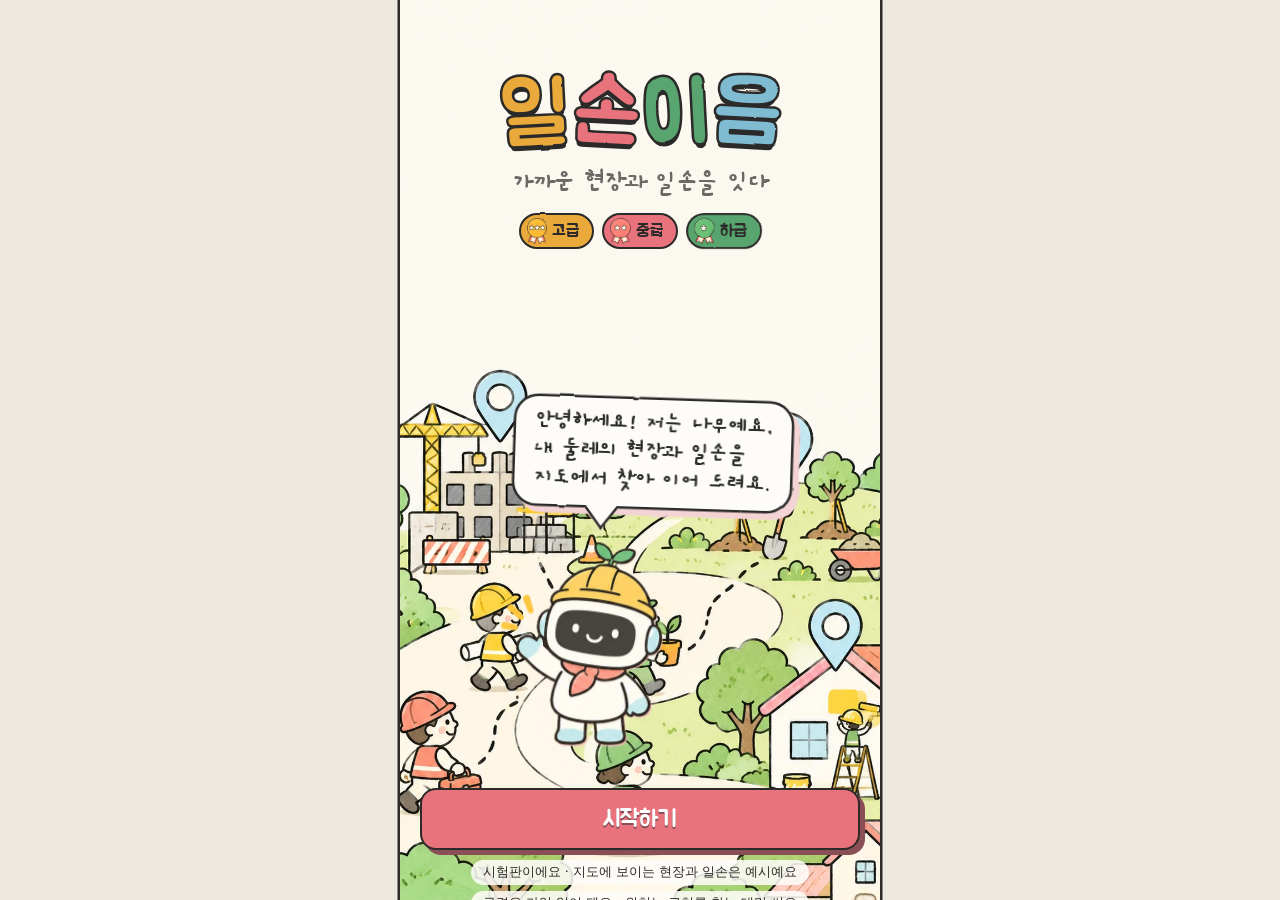
==== ilson-ieum/index.html @ 2a62df9f "일손이음 웹앱 추가 (ilson-ieum/), 받기 페이지 · 기획서에 웹으로 써 보기 단추 Co-Authored-By: Claude Fable 5.2 <noreply@anthro" ====
<!doctype html>
<html lang="ko">
  <head>
    <meta charset="UTF-8" />
    <meta name="viewport" content="width=device-width, initial-scale=1, viewport-fit=cover, maximum-scale=1" />
    <meta name="theme-color" content="#faf9f5" />
    <meta name="description" content="가까운 현장과 일할 사람을 지도 위에서 이어 주는 앱" />
    <link rel="icon" href="./art/pin-site.webp" type="image/webp" />
    <link rel="manifest" href="./manifest.webmanifest" />
    <meta name="mobile-web-app-capable" content="yes" />
    <meta name="apple-mobile-web-app-capable" content="yes" />
    <meta name="apple-mobile-web-app-title" content="일손이음" />
    <title>일손이음</title>
    <script type="module" crossorigin src="./assets/index-CsvIbrhG.js"></script>
    <link rel="stylesheet" crossorigin href="./assets/index-CgB8sxPU.css">
  </head>
  <body>
    <div id="root"></div>
  </body>
</html>
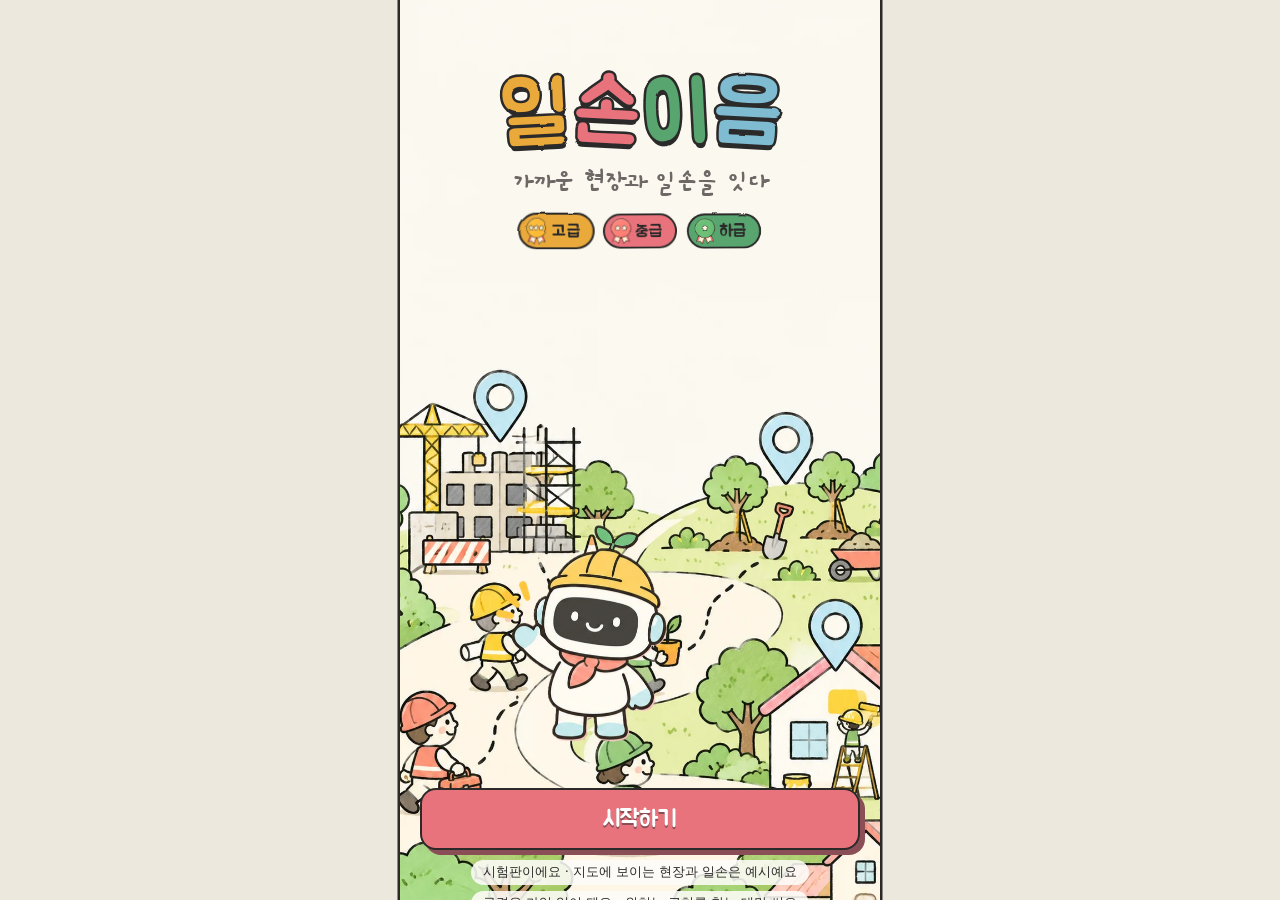
==== commit 75f9dc8d: "일손이음: 지도가 뜨는 동안 표시, 지도 서버가 답이 없으면 12초 뒤 목록만으로 Co-Authored-By: Claude Fable 5.2 <noreply@anthropic.co" ====
--- a/ilson-ieum/index.html
+++ b/ilson-ieum/index.html
@@ -11,8 +11,8 @@
     <meta name="apple-mobile-web-app-capable" content="yes" />
     <meta name="apple-mobile-web-app-title" content="일손이음" />
     <title>일손이음</title>
-    <script type="module" crossorigin src="./assets/index-CsvIbrhG.js"></script>
-    <link rel="stylesheet" crossorigin href="./assets/index-CgB8sxPU.css">
+    <script type="module" crossorigin src="./assets/index-Bh-CNByT.js"></script>
+    <link rel="stylesheet" crossorigin href="./assets/index-D5LEKPfN.css">
   </head>
   <body>
     <div id="root"></div>
--- a/ilson-ieum/assets/index-D5LEKPfN.css
+++ b/ilson-ieum/assets/index-D5LEKPfN.css
@@ -0,0 +1 @@
+@font-face{font-family:Jua;font-style:normal;font-display:swap;font-weight:400;src:url(./jua-2-400-normal-BKyyhivJ.woff2)format("woff2"),url(./jua-2-400-normal-BooYlCcg.woff)format("woff");unicode-range:U+D723-D728,U+D72A-D733,U+D735-D748,U+D74A-D74F,U+D752-D753,U+D755-D757,U+D75A-D75F,U+D762-D764,U+D766-D768,U+D76A-D76B,U+D76D-D76F,U+D771-D787,U+D789-D78B,U+D78D-D78F,U+D791-D797,U+D79A,U+D79C,U+D79E-D7A3,U+F900-F909,U+F90B-F92E}@font-face{font-family:Jua;font-style:normal;font-display:swap;font-weight:400;src:url(./jua-3-400-normal-DoDZfDfm.woff2)format("woff2"),url(./jua-3-400-normal-De5VWGoT.woff)format("woff");unicode-range:U+D679-D68B,U+D68E-D69E,U+D6A0,U+D6A2-D6A7,U+D6A9-D6C3,U+D6C6-D6C7,U+D6C9-D6CB,U+D6CD-D6D3,U+D6D5-D6D6,U+D6D8-D6E3,U+D6E5-D6E7,U+D6E9-D6FB,U+D6FD-D717,U+D719-D71F,U+D721-D722}@font-face{font-family:Jua;font-style:normal;font-display:swap;font-weight:400;src:url(./jua-4-400-normal-3XTqeRdq.woff2)format("woff2"),url(./jua-4-400-normal-DhmXVsS3.woff)format("woff");unicode-range:U+D5BC-D5C7,U+D5CA-D5CB,U+D5CD-D5CF,U+D5D1-D5D7,U+D5D9-D5DA,U+D5DC,U+D5DE-D5E3,U+D5E6-D5E7,U+D5E9-D5EB,U+D5ED-D5F6,U+D5F8,U+D5FA-D5FF,U+D602-D603,U+D605-D607,U+D609-D60F,U+D612-D613,U+D616-D61B,U+D61D-D637,U+D63A-D63B,U+D63D-D63F,U+D641-D647,U+D64A-D64C,U+D64E-D653,U+D656-D657,U+D659-D65B,U+D65D-D666,U+D668,U+D66A-D678}@font-face{font-family:Jua;font-style:normal;font-display:swap;font-weight:400;src:url(./jua-5-400-normal-DzTXNhbn.woff2)format("woff2"),url([data-uri])format("woff");unicode-range:U+D507,U+D509-D50B,U+D50D-D513,U+D515-D53B,U+D53E-D53F,U+D541-D543,U+D545-D54C,U+D54E,U+D550,U+D552-D557,U+D55A-D55B,U+D55D-D55F,U+D561-D564,U+D566-D567,U+D56A,U+D56C,U+D56E-D573,U+D576-D577,U+D579-D583,U+D585-D586,U+D58A-D5A4,U+D5A6-D5BB}@font-face{font-family:Jua;font-style:normal;font-display:swap;font-weight:400;src:url(./jua-6-400-normal-BsLrIKny.woff2)format("woff2"),url(./jua-6-400-normal--8HIsjc1.woff)format("woff");unicode-range:U+D464-D477,U+D47A-D47B,U+D47D-D47F,U+D481-D487,U+D489-D48A,U+D48C,U+D48E-D4E7,U+D4E9-D503,U+D505-D506}@font-face{font-family:Jua;font-style:normal;font-display:swap;font-weight:400;src:url(./jua-7-400-normal-DexeO29O.woff2)format("woff2"),url(./jua-7-400-normal-DX935-N3.woff)format("woff");unicode-range:U+D3BF-D3C7,U+D3CA-D3CF,U+D3D1-D3EB,U+D3EE-D3EF,U+D3F1-D3F3,U+D3F5-D3FB,U+D3FD-D400,U+D402-D45B,U+D45D-D463}@font-face{font-family:Jua;font-style:normal;font-display:swap;font-weight:400;src:url(./jua-8-400-normal-BHKsdCps.woff2)format("woff2"),url([data-uri])format("woff");unicode-range:U+D2FF,U+D302-D304,U+D306-D30B,U+D30F,U+D311-D313,U+D315-D31B,U+D31E,U+D322-D324,U+D326-D327,U+D32A-D32B,U+D32D-D32F,U+D331-D337,U+D339-D33C,U+D33E-D37B,U+D37E-D37F,U+D381-D383,U+D385-D38B,U+D38E-D390,U+D392-D397,U+D39A-D39B,U+D39D-D39F,U+D3A1-D3A7,U+D3A9-D3AA,U+D3AC,U+D3AE-D3B3,U+D3B5-D3B7,U+D3B9-D3BB,U+D3BD-D3BE}@font-face{font-family:Jua;font-style:normal;font-display:swap;font-weight:400;src:url(./jua-9-400-normal-Bcwq4Fkr.woff2)format("woff2"),url(./jua-9-400-normal-DHtZzmWr.woff)format("woff");unicode-range:U+D257-D27F,U+D281-D29B,U+D29D-D29F,U+D2A1-D2AB,U+D2AD-D2B7,U+D2BA-D2BB,U+D2BD-D2BF,U+D2C1-D2C7,U+D2C9-D2EF,U+D2F2-D2F3,U+D2F5-D2F7,U+D2F9-D2FE}@font-face{font-family:Jua;font-style:normal;font-display:swap;font-weight:400;src:url(./jua-10-400-normal-DqY2m03H.woff2)format("woff2"),url(./jua-10-400-normal-DXPR8Iwv.woff)format("woff");unicode-range:U+D1B4,U+D1B6-D1F3,U+D1F5-D22B,U+D22E-D22F,U+D231-D233,U+D235-D23B,U+D23D-D240,U+D242-D256}@font-face{font-family:Jua;font-style:normal;font-display:swap;font-weight:400;src:url(./jua-11-400-normal-IkWnFt3S.woff2)format("woff2"),url(./jua-11-400-normal-CEW1o5gx.woff)format("woff");unicode-range:U+D105-D12F,U+D132-D133,U+D135-D137,U+D139-D13F,U+D141-D142,U+D144,U+D146-D14B,U+D14E-D14F,U+D151-D153,U+D155-D15B,U+D15E-D187,U+D189-D19F,U+D1A2-D1A3,U+D1A5-D1A7,U+D1A9-D1AF,U+D1B2-D1B3}@font-face{font-family:Jua;font-style:normal;font-display:swap;font-weight:400;src:url(./jua-12-400-normal-C9mVr8md.woff2)format("woff2"),url([data-uri])format("woff");unicode-range:U+D04B-D04F,U+D051-D057,U+D059-D06B,U+D06D-D06F,U+D071-D073,U+D075-D07B,U+D07E-D0A3,U+D0A6-D0A7,U+D0A9-D0AB,U+D0AD-D0B3,U+D0B6,U+D0B8,U+D0BA-D0BF,U+D0C2-D0C3,U+D0C5-D0C7,U+D0C9-D0CF,U+D0D2,U+D0D6-D0DB,U+D0DE-D0DF,U+D0E1-D0E3,U+D0E5-D0EB,U+D0EE-D0F0,U+D0F2-D104}@font-face{font-family:Jua;font-style:normal;font-display:swap;font-weight:400;src:url(./jua-13-400-normal-BtuRFb4O.woff2)format("woff2"),url(./jua-13-400-normal-C89C60DH.woff)format("woff");unicode-range:U+CFA2-CFC3,U+CFC5-CFDF,U+CFE2-CFE3,U+CFE5-CFE7,U+CFE9-CFF4,U+CFF6-CFFB,U+CFFD-CFFF,U+D001-D003,U+D005-D017,U+D019-D033,U+D036-D037,U+D039-D03B,U+D03D-D04A}@font-face{font-family:Jua;font-style:normal;font-display:swap;font-weight:400;src:url(./jua-14-400-normal-DqKajrW5.woff2)format("woff2"),url(./jua-14-400-normal-DuO_Sx9t.woff)format("woff");unicode-range:U+CEF0-CEF3,U+CEF6,U+CEF9-CEFF,U+CF01-CF03,U+CF05-CF07,U+CF09-CF0F,U+CF11-CF12,U+CF14-CF1B,U+CF1D-CF1F,U+CF21-CF2F,U+CF31-CF53,U+CF56-CF57,U+CF59-CF5B,U+CF5D-CF63,U+CF66,U+CF68,U+CF6A-CF6F,U+CF71-CF84,U+CF86-CF8B,U+CF8D-CFA1}@font-face{font-family:Jua;font-style:normal;font-display:swap;font-weight:400;src:url(./jua-15-400-normal-CGSZ9zlH.woff2)format("woff2"),url([data-uri])format("woff");unicode-range:U+CE3C-CE57,U+CE5A-CE5B,U+CE5D-CE5F,U+CE61-CE67,U+CE6A,U+CE6C,U+CE6E-CE73,U+CE76-CE77,U+CE79-CE7B,U+CE7D-CE83,U+CE85-CE88,U+CE8A-CE8F,U+CE91-CE93,U+CE95-CE97,U+CE99-CE9F,U+CEA2,U+CEA4-CEAB,U+CEAD-CEE3,U+CEE6-CEE7,U+CEE9-CEEB,U+CEED-CEEF}@font-face{font-family:Jua;font-style:normal;font-display:swap;font-weight:400;src:url(./jua-16-400-normal-DTWln3D0.woff2)format("woff2"),url(./jua-16-400-normal-CcCdc3Ae.woff)format("woff");unicode-range:U+CD92-CD93,U+CD96-CD97,U+CD99-CD9B,U+CD9D-CDA3,U+CDA6-CDA8,U+CDAA-CDAF,U+CDB1-CDC3,U+CDC5-CDCB,U+CDCD-CDE7,U+CDE9-CE03,U+CE05-CE1F,U+CE22-CE34,U+CE36-CE3B}@font-face{font-family:Jua;font-style:normal;font-display:swap;font-weight:400;src:url(./jua-17-400-normal-B6OKyiO9.woff2)format("woff2"),url(./jua-17-400-normal-DlbE44n5.woff)format("woff");unicode-range:U+CCEF-CD07,U+CD0A-CD0B,U+CD0D-CD1A,U+CD1C,U+CD1E-CD2B,U+CD2D-CD5B,U+CD5D-CD77,U+CD79-CD91}@font-face{font-family:Jua;font-style:normal;font-display:swap;font-weight:400;src:url(./jua-18-400-normal-CAlbL00r.woff2)format("woff2"),url(./jua-18-400-normal-CQJmuziu.woff)format("woff");unicode-range:U+CC3F-CC43,U+CC46-CC47,U+CC49-CC4B,U+CC4D-CC53,U+CC55-CC58,U+CC5A-CC5F,U+CC61-CC97,U+CC9A-CC9B,U+CC9D-CC9F,U+CCA1-CCA7,U+CCAA,U+CCAC,U+CCAE-CCB3,U+CCB6-CCB7,U+CCB9-CCBB,U+CCBD-CCCF,U+CCD1-CCE3,U+CCE5-CCEE}@font-face{font-family:Jua;font-style:normal;font-display:swap;font-weight:400;src:url([data-uri])format("woff2"),url([data-uri])format("woff");unicode-range:U+CB91-CBD3,U+CBD5-CBE3,U+CBE5-CC0B,U+CC0E-CC0F,U+CC11-CC13,U+CC15-CC1B,U+CC1D-CC20,U+CC23-CC27,U+CC2A-CC2B,U+CC2D,U+CC2F,U+CC31-CC37,U+CC3A,U+CC3C}@font-face{font-family:Jua;font-style:normal;font-display:swap;font-weight:400;src:url(./jua-20-400-normal-D1ZcarTF.woff2)format("woff2"),url(./jua-20-400-normal-Bq9sRRL8.woff)format("woff");unicode-range:U+CAF4-CB47,U+CB4A-CB90}@font-face{font-family:Jua;font-style:normal;font-display:swap;font-weight:400;src:url(./jua-21-400-normal-CVhGndac.woff2)format("woff2"),url(./jua-21-400-normal-CCW2aKwz.woff)format("woff");unicode-range:U+CA4A-CA4B,U+CA4E-CA4F,U+CA51-CA53,U+CA55-CA5B,U+CA5D-CA60,U+CA62-CA83,U+CA85-CABB,U+CABE-CABF,U+CAC1-CAC3,U+CAC5-CACB,U+CACD-CAD0,U+CAD2,U+CAD4-CAD8,U+CADA-CAF3}@font-face{font-family:Jua;font-style:normal;font-display:swap;font-weight:400;src:url(./jua-22-400-normal-CtrWFYQm.woff2)format("woff2"),url(./jua-22-400-normal-XDgGrLrD.woff)format("woff");unicode-range:U+C996-C997,U+C99A-C99C,U+C99E-C9BF,U+C9C2-C9C3,U+C9C5-C9C7,U+C9C9-C9CF,U+C9D2,U+C9D4,U+C9D7-C9D8,U+C9DB,U+C9DE-C9DF,U+C9E1-C9E3,U+C9E5-C9E6,U+C9E8-C9EB,U+C9EE-C9F0,U+C9F2-C9F7,U+C9F9-CA0B,U+CA0D-CA28,U+CA2A-CA49}@font-face{font-family:Jua;font-style:normal;font-display:swap;font-weight:400;src:url(./jua-23-400-normal-BY_OQp2H.woff2)format("woff2"),url(./jua-23-400-normal-CS6VU3P-.woff)format("woff");unicode-range:U+C8E9-C8F4,U+C8F6-C8FB,U+C8FE-C8FF,U+C901-C903,U+C905-C90B,U+C90E-C910,U+C912-C917,U+C919-C92B,U+C92D-C94F,U+C951-C953,U+C955-C96B,U+C96D-C973,U+C975-C987,U+C98A-C98B,U+C98D-C98F,U+C991-C995}@font-face{font-family:Jua;font-style:normal;font-display:swap;font-weight:400;src:url(./jua-24-400-normal-BXWYHcQK.woff2)format("woff2"),url(./jua-24-400-normal-DGZZckv3.woff)format("woff");unicode-range:U+C841-C84B,U+C84D-C86F,U+C872-C873,U+C875-C877,U+C879-C87F,U+C882-C884,U+C887-C88A,U+C88D-C8C3,U+C8C5-C8DF,U+C8E1-C8E8}@font-face{font-family:Jua;font-style:normal;font-display:swap;font-weight:400;src:url(./jua-25-400-normal-AP8mwJ_U.woff2)format("woff2"),url(./jua-25-400-normal-CNvcE-6A.woff)format("woff");unicode-range:U+C779-C77B,U+C77E-C782,U+C786,U+C78B,U+C78D,U+C78F,U+C792-C793,U+C795,U+C797,U+C799-C79F,U+C7A2,U+C7A7-C7AB,U+C7AE-C7BB,U+C7BD-C7C0,U+C7C2-C7C7,U+C7C9-C7DC,U+C7DE-C7FF,U+C802-C803,U+C805-C807,U+C809,U+C80B-C80F,U+C812,U+C814,U+C817-C81B,U+C81E-C81F,U+C821-C823,U+C825-C82E,U+C830-C837,U+C839-C83B,U+C83D-C840}@font-face{font-family:Jua;font-style:normal;font-display:swap;font-weight:400;src:url(./jua-26-400-normal-D_9-XztK.woff2)format("woff2"),url(./jua-26-400-normal-DDADrV0C.woff)format("woff");unicode-range:U+C6BB-C6BF,U+C6C2,U+C6C4,U+C6C6-C6CB,U+C6CE-C6CF,U+C6D1-C6D3,U+C6D5-C6DB,U+C6DD-C6DF,U+C6E1-C6E7,U+C6E9-C6EB,U+C6ED-C6EF,U+C6F1-C6F8,U+C6FA-C703,U+C705-C707,U+C709-C70B,U+C70D-C716,U+C718,U+C71A-C71F,U+C722-C723,U+C725-C727,U+C729-C734,U+C736-C73B,U+C73E-C73F,U+C741-C743,U+C745-C74B,U+C74E-C750,U+C752-C757,U+C759-C773,U+C776-C777}@font-face{font-family:Jua;font-style:normal;font-display:swap;font-weight:400;src:url(./jua-27-400-normal-CQ75bXdg.woff2)format("woff2"),url(./jua-27-400-normal-Bish-_3G.woff)format("woff");unicode-range:U+C5F5-C5FB,U+C5FE,U+C602-C605,U+C607,U+C609-C60F,U+C611-C61A,U+C61C-C623,U+C626-C627,U+C629-C62B,U+C62D,U+C62F-C632,U+C636,U+C638,U+C63A-C63F,U+C642-C643,U+C645-C647,U+C649-C652,U+C656-C65B,U+C65D-C65F,U+C661-C663,U+C665-C677,U+C679-C67B,U+C67D-C693,U+C696-C697,U+C699-C69B,U+C69D-C6A3,U+C6A6,U+C6A8,U+C6AA-C6AF,U+C6B2-C6B3,U+C6B5-C6B7,U+C6B9-C6BA}@font-face{font-family:Jua;font-style:normal;font-display:swap;font-weight:400;src:url(./jua-28-400-normal-DmXUqpHq.woff2)format("woff2"),url(./jua-28-400-normal-BKwKHD8N.woff)format("woff");unicode-range:U+C517-C527,U+C52A-C52B,U+C52D-C52F,U+C531-C538,U+C53A,U+C53C,U+C53E-C543,U+C546-C547,U+C54B,U+C54D-C552,U+C556,U+C55A-C55B,U+C55D,U+C55F,U+C562-C563,U+C565-C567,U+C569-C56F,U+C572,U+C574,U+C576-C57B,U+C57E-C57F,U+C581-C583,U+C585-C586,U+C588-C58B,U+C58E,U+C590,U+C592-C596,U+C599-C5B3,U+C5B6-C5B7,U+C5BA,U+C5BE-C5C3,U+C5CA-C5CB,U+C5CD,U+C5CF,U+C5D2-C5D3,U+C5D5-C5D7,U+C5D9-C5DF,U+C5E1-C5E2,U+C5E4,U+C5E6-C5EB,U+C5EF,U+C5F1-C5F3}@font-face{font-family:Jua;font-style:normal;font-display:swap;font-weight:400;src:url(./jua-29-400-normal-DRrHVCxB.woff2)format("woff2"),url(./jua-29-400-normal-DZTDcSbo.woff)format("woff");unicode-range:U+C475-C4EF,U+C4F2-C4F3,U+C4F5-C4F7,U+C4F9-C4FF,U+C502-C50B,U+C50D-C516}@font-face{font-family:Jua;font-style:normal;font-display:swap;font-weight:400;src:url(./jua-30-400-normal-BsIOP5Yg.woff2)format("woff2"),url(./jua-30-400-normal-zNbkgp8N.woff)format("woff");unicode-range:U+C3D0-C3D7,U+C3DA-C3DB,U+C3DD-C3DE,U+C3E1-C3EC,U+C3EE-C3F3,U+C3F5-C42B,U+C42D-C463,U+C466-C474}@font-face{font-family:Jua;font-style:normal;font-display:swap;font-weight:400;src:url([data-uri])format("woff2"),url([data-uri])format("woff");unicode-range:U+C32B-C367,U+C36A-C36B,U+C36D-C36F,U+C371-C377,U+C37A-C37B,U+C37E-C383,U+C385-C387,U+C389-C3CF}@font-face{font-family:Jua;font-style:normal;font-display:swap;font-weight:400;src:url(./jua-32-400-normal-5Vxy14KJ.woff2)format("woff2"),url(./jua-32-400-normal-BfD7oKoy.woff)format("woff");unicode-range:U+C26A-C26B,U+C26D-C26F,U+C271-C273,U+C275-C27B,U+C27E-C287,U+C289-C28F,U+C291-C297,U+C299-C29A,U+C29C-C2A3,U+C2A5-C2A7,U+C2A9-C2AB,U+C2AD-C2B3,U+C2B6,U+C2B8,U+C2BA-C2BB,U+C2BD-C2DB,U+C2DE-C2DF,U+C2E1-C2E2,U+C2E5-C2EA,U+C2EE,U+C2F0,U+C2F2-C2F5,U+C2F7,U+C2FA-C2FB,U+C2FD-C2FF,U+C301-C307,U+C309-C30C,U+C30E-C312,U+C315-C323,U+C325-C328,U+C32A}@font-face{font-family:Jua;font-style:normal;font-display:swap;font-weight:400;src:url(./jua-33-400-normal-q4tetTrQ.woff2)format("woff2"),url(./jua-33-400-normal-D7O-agSW.woff)format("woff");unicode-range:U+C1BC-C1C3,U+C1C5-C1DF,U+C1E1-C1FB,U+C1FD-C203,U+C205-C20C,U+C20E,U+C210-C217,U+C21A-C21B,U+C21D-C21E,U+C221-C227,U+C229-C22A,U+C22C,U+C22E,U+C230,U+C233-C24F,U+C251-C257,U+C259-C269}@font-face{font-family:Jua;font-style:normal;font-display:swap;font-weight:400;src:url(./jua-34-400-normal-B1Do_GDL.woff2)format("woff2"),url(./jua-34-400-normal-BWXolFEP.woff)format("woff");unicode-range:U+C101-C11B,U+C11F,U+C121-C123,U+C125-C12B,U+C12E,U+C132-C137,U+C13A-C13B,U+C13D-C13F,U+C141-C147,U+C14A,U+C14C-C153,U+C155-C157,U+C159-C15B,U+C15D-C166,U+C169-C16F,U+C171-C177,U+C179-C18B,U+C18E-C18F,U+C191-C193,U+C195-C19B,U+C19D-C19E,U+C1A0,U+C1A2-C1A4,U+C1A6-C1BB}@font-face{font-family:Jua;font-style:normal;font-display:swap;font-weight:400;src:url(./jua-35-400-normal-Dep2Pnbo.woff2)format("woff2"),url(./jua-35-400-normal-BlPLBMlu.woff)format("woff");unicode-range:U+C049-C057,U+C059-C05B,U+C05D-C05F,U+C061-C067,U+C069-C08F,U+C091-C0AB,U+C0AE-C0AF,U+C0B1-C0B3,U+C0B5,U+C0B7-C0BB,U+C0BE,U+C0C2-C0C7,U+C0CA-C0CB,U+C0CD-C0CF,U+C0D1-C0D7,U+C0D9-C0DA,U+C0DC,U+C0DE-C0E3,U+C0E5-C0EB,U+C0ED-C0F3,U+C0F6,U+C0F8,U+C0FA-C0FF}@font-face{font-family:Jua;font-style:normal;font-display:swap;font-weight:400;src:url([data-uri])format("woff2"),url([data-uri])format("woff");unicode-range:U+BFA7-BFAF,U+BFB1-BFC4,U+BFC6-BFCB,U+BFCE-BFCF,U+BFD1-BFD3,U+BFD5-BFDB,U+BFDD-C048}@font-face{font-family:Jua;font-style:normal;font-display:swap;font-weight:400;src:url(./jua-37-400-normal-VNBV9hL7.woff2)format("woff2"),url(./jua-37-400-normal-BvO-d13z.woff)format("woff");unicode-range:U+BF07,U+BF09-BF3F,U+BF41-BF4F,U+BF52-BF54,U+BF56-BFA6}@font-face{font-family:Jua;font-style:normal;font-display:swap;font-weight:400;src:url(./jua-38-400-normal-zeEwlzCk.woff2)format("woff2"),url(./jua-38-400-normal-Bdb4ABBy.woff)format("woff");unicode-range:U+BE56,U+BE58,U+BE5C-BE5F,U+BE62-BE63,U+BE65-BE67,U+BE69-BE74,U+BE76-BE7B,U+BE7E-BE7F,U+BE81-BE8E,U+BE90,U+BE92-BEA7,U+BEA9-BECF,U+BED2-BED3,U+BED5-BED6,U+BED9-BEE3,U+BEE6-BF06}@font-face{font-family:Jua;font-style:normal;font-display:swap;font-weight:400;src:url(./jua-39-400-normal-lX1ylnHt.woff2)format("woff2"),url(./jua-39-400-normal-CRcVOoZi.woff)format("woff");unicode-range:U+BDB0-BDD3,U+BDD5-BDEF,U+BDF1-BE0B,U+BE0D-BE0F,U+BE11-BE13,U+BE15-BE43,U+BE46-BE47,U+BE49-BE4B,U+BE4D-BE53}@font-face{font-family:Jua;font-style:normal;font-display:swap;font-weight:400;src:url(./jua-40-400-normal-CoRomuMz.woff2)format("woff2"),url(./jua-40-400-normal-Dqyj10Uu.woff)format("woff");unicode-range:U+BD03,U+BD06,U+BD08,U+BD0A-BD0F,U+BD11-BD22,U+BD25-BD47,U+BD49-BD58,U+BD5A-BD7F,U+BD82-BD83,U+BD85-BD87,U+BD8A-BD8F,U+BD91-BD92,U+BD94,U+BD96-BD98,U+BD9A-BDAF}@font-face{font-family:Jua;font-style:normal;font-display:swap;font-weight:400;src:url(./jua-41-400-normal-Db6h2i6k.woff2)format("woff2"),url(./jua-41-400-normal-C2N-plyU.woff)format("woff");unicode-range:U+BC4E-BC83,U+BC86-BC87,U+BC89-BC8B,U+BC8D-BC93,U+BC96,U+BC98,U+BC9B-BC9F,U+BCA2-BCA3,U+BCA5-BCA7,U+BCA9-BCB2,U+BCB4-BCBB,U+BCBE-BCBF,U+BCC1-BCC3,U+BCC5-BCCC,U+BCCE-BCD0,U+BCD2-BCD4,U+BCD6-BCF3,U+BCF7,U+BCF9-BCFB,U+BCFD-BD02}@font-face{font-family:Jua;font-style:normal;font-display:swap;font-weight:400;src:url(./jua-42-400-normal-Cr9PRvEz.woff2)format("woff2"),url(./jua-42-400-normal-BVcon7_N.woff)format("woff");unicode-range:U+BB90-BBA3,U+BBA5-BBAB,U+BBAD-BBBF,U+BBC1-BBF7,U+BBFA-BBFB,U+BBFD-BBFE,U+BC01-BC07,U+BC09-BC0A,U+BC0E,U+BC10,U+BC12-BC13,U+BC17,U+BC19-BC1A,U+BC1E,U+BC20-BC23,U+BC26,U+BC28,U+BC2A-BC2C,U+BC2E-BC2F,U+BC32-BC33,U+BC35-BC37,U+BC39-BC3F,U+BC41-BC42,U+BC44,U+BC46-BC48,U+BC4A-BC4D}@font-face{font-family:Jua;font-style:normal;font-display:swap;font-weight:400;src:url(./jua-43-400-normal-C5m-onfi.woff2)format("woff2"),url(./jua-43-400-normal-BLKgS1lJ.woff)format("woff");unicode-range:U+BAE6-BAFB,U+BAFD-BB17,U+BB19-BB33,U+BB37,U+BB39-BB3A,U+BB3D-BB43,U+BB45-BB46,U+BB48,U+BB4A-BB4F,U+BB51-BB53,U+BB55-BB57,U+BB59-BB62,U+BB64-BB8F}@font-face{font-family:Jua;font-style:normal;font-display:swap;font-weight:400;src:url(./jua-44-400-normal-Dm7Az5DS.woff2)format("woff2"),url(./jua-44-400-normal-By-YUT_0.woff)format("woff");unicode-range:U+BA30-BA37,U+BA3A-BA3B,U+BA3D-BA3F,U+BA41-BA47,U+BA49-BA4A,U+BA4C,U+BA4E-BA53,U+BA56-BA57,U+BA59-BA5B,U+BA5D-BA63,U+BA65-BA66,U+BA68-BA6F,U+BA71-BA73,U+BA75-BA77,U+BA79-BA84,U+BA86,U+BA88-BAA7,U+BAAA,U+BAAD-BAAF,U+BAB1-BAB7,U+BABA,U+BABC,U+BABE-BAE5}@font-face{font-family:Jua;font-style:normal;font-display:swap;font-weight:400;src:url(./jua-45-400-normal-DP1URkuO.woff2)format("woff2"),url([data-uri])format("woff");unicode-range:U+B96E-B973,U+B976-B977,U+B979-B97B,U+B97D-B983,U+B986,U+B988,U+B98A-B98D,U+B98F-B9AB,U+B9AE-B9AF,U+B9B1-B9B3,U+B9B5-B9BB,U+B9BE,U+B9C0,U+B9C2-B9C7,U+B9CA-B9CB,U+B9CD,U+B9D2-B9D7,U+B9DA,U+B9DC,U+B9DF-B9E0,U+B9E2,U+B9E6-B9E7,U+B9E9-B9F3,U+B9F6,U+B9F8,U+B9FB-BA2F}@font-face{font-family:Jua;font-style:normal;font-display:swap;font-weight:400;src:url(./jua-46-400-normal-D2n6Q4RT.woff2)format("woff2"),url(./jua-46-400-normal-Cx9SDiL0.woff)format("woff");unicode-range:U+B8BF-B8CB,U+B8CD-B8E0,U+B8E2-B8E7,U+B8EA-B8EB,U+B8ED-B8EF,U+B8F1-B8F7,U+B8FA,U+B8FC,U+B8FE-B903,U+B905-B917,U+B919-B91F,U+B921-B93B,U+B93D-B957,U+B95A-B95B,U+B95D-B95F,U+B961-B967,U+B969-B96C}@font-face{font-family:Jua;font-style:normal;font-display:swap;font-weight:400;src:url(./jua-47-400-normal-K_oEv23V.woff2)format("woff2"),url(./jua-47-400-normal-p-NyvDdP.woff)format("woff");unicode-range:U+B80D-B80F,U+B811-B817,U+B81A,U+B81C-B823,U+B826-B827,U+B829-B82B,U+B82D-B833,U+B836,U+B83A-B83F,U+B841-B85B,U+B85E-B85F,U+B861-B863,U+B865-B86B,U+B86E,U+B870,U+B872-B8AF,U+B8B1-B8BE}@font-face{font-family:Jua;font-style:normal;font-display:swap;font-weight:400;src:url(./jua-48-400-normal-ByUOq502.woff2)format("woff2"),url([data-uri])format("woff");unicode-range:U+B74D-B75F,U+B761-B763,U+B765-B774,U+B776-B77B,U+B77E-B77F,U+B781-B783,U+B785-B78B,U+B78E,U+B792-B796,U+B79A-B79B,U+B79D-B7A7,U+B7AA,U+B7AE-B7B3,U+B7B6-B7C8,U+B7CA-B7EB,U+B7EE-B7EF,U+B7F1-B7F3,U+B7F5-B7FB,U+B7FE,U+B802-B806,U+B80A-B80B}@font-face{font-family:Jua;font-style:normal;font-display:swap;font-weight:400;src:url(./jua-49-400-normal-CDWKJrMx.woff2)format("woff2"),url([data-uri])format("woff");unicode-range:U+B6A7-B6AA,U+B6AC-B6B0,U+B6B2-B6EF,U+B6F1-B727,U+B72A-B72B,U+B72D-B72E,U+B731-B737,U+B739-B73A,U+B73C-B743,U+B745-B74C}@font-face{font-family:Jua;font-style:normal;font-display:swap;font-weight:400;src:url(./jua-50-400-normal-C81p-2U9.woff2)format("woff2"),url(./jua-50-400-normal-DZxoht-7.woff)format("woff");unicode-range:U+B605-B60F,U+B612-B617,U+B619-B624,U+B626-B69B,U+B69E-B6A3,U+B6A5-B6A6}@font-face{font-family:Jua;font-style:normal;font-display:swap;font-weight:400;src:url(./jua-51-400-normal-Ci0tRqh9.woff2)format("woff2"),url(./jua-51-400-normal-EFo7rs-c.woff)format("woff");unicode-range:U+B55F,U+B562-B583,U+B585-B59F,U+B5A2-B5A3,U+B5A5-B5A7,U+B5A9-B5B2,U+B5B5-B5BA,U+B5BD-B604}@font-face{font-family:Jua;font-style:normal;font-display:swap;font-weight:400;src:url(./jua-52-400-normal-C2QZLO_a.woff2)format("woff2"),url(./jua-52-400-normal-7DZNNHZa.woff)format("woff");unicode-range:U+B4A5-B4B6,U+B4B8-B4BF,U+B4C1-B4C7,U+B4C9-B4DB,U+B4DE-B4DF,U+B4E1-B4E2,U+B4E5-B4EB,U+B4EE,U+B4F0,U+B4F2-B513,U+B516-B517,U+B519-B51A,U+B51D-B523,U+B526,U+B528,U+B52B-B52F,U+B532-B533,U+B535-B537,U+B539-B53F,U+B541-B544,U+B546-B54B,U+B54D-B54F,U+B551-B55B,U+B55D-B55E}@font-face{font-family:Jua;font-style:normal;font-display:swap;font-weight:400;src:url([data-uri])format("woff2"),url([data-uri])format("woff");unicode-range:U+B3F8-B3FB,U+B3FD-B40F,U+B411-B417,U+B419-B41B,U+B41D-B41F,U+B421-B427,U+B42A-B42B,U+B42D-B44F,U+B452-B453,U+B455-B457,U+B459-B45F,U+B462-B464,U+B466-B46B,U+B46D-B47F,U+B481-B4A3}@font-face{font-family:Jua;font-style:normal;font-display:swap;font-weight:400;src:url(./jua-54-400-normal-yiqhYaAe.woff2)format("woff2"),url(./jua-54-400-normal-BvMnEBmX.woff)format("woff");unicode-range:U+B342-B353,U+B356-B357,U+B359-B35B,U+B35D-B35E,U+B360-B363,U+B366,U+B368,U+B36A-B36D,U+B36F,U+B372-B373,U+B375-B377,U+B379-B37F,U+B381-B382,U+B384,U+B386-B38B,U+B38D-B3C3,U+B3C6-B3C7,U+B3C9-B3CA,U+B3CD-B3D3,U+B3D6,U+B3D8,U+B3DA-B3F7}@font-face{font-family:Jua;font-style:normal;font-display:swap;font-weight:400;src:url(./jua-55-400-normal-CH5uVgUr.woff2)format("woff2"),url(./jua-55-400-normal-rO1jt6OV.woff)format("woff");unicode-range:U+B27C-B283,U+B285-B28F,U+B292-B293,U+B295-B297,U+B29A-B29F,U+B2A1-B2A4,U+B2A7-B2A9,U+B2AB,U+B2AD-B2C7,U+B2CA-B2CB,U+B2CD-B2CF,U+B2D1-B2D7,U+B2DA,U+B2DC,U+B2DE-B2E3,U+B2E7,U+B2E9-B2EA,U+B2EF-B2F3,U+B2F6,U+B2F8,U+B2FA-B2FB,U+B2FD-B2FE,U+B302-B303,U+B305-B307,U+B309-B30F,U+B312,U+B316-B31B,U+B31D-B341}@font-face{font-family:Jua;font-style:normal;font-display:swap;font-weight:400;src:url(./jua-56-400-normal-wlMtujh0.woff2)format("woff2"),url(./jua-56-400-normal-DjTaXCyO.woff)format("woff");unicode-range:U+B1D6-B1E7,U+B1E9-B1FC,U+B1FE-B203,U+B206-B207,U+B209-B20B,U+B20D-B213,U+B216-B21F,U+B221-B257,U+B259-B273,U+B275-B27B}@font-face{font-family:Jua;font-style:normal;font-display:swap;font-weight:400;src:url(./jua-57-400-normal-Cb1VK_Qw.woff2)format("woff2"),url(./jua-57-400-normal-uqZ26jOK.woff)format("woff");unicode-range:U+B120-B122,U+B126-B127,U+B129-B12B,U+B12D-B133,U+B136,U+B138,U+B13A-B13F,U+B142-B143,U+B145-B14F,U+B151-B153,U+B156-B157,U+B159-B177,U+B17A-B17B,U+B17D-B17F,U+B181-B187,U+B189-B18C,U+B18E-B191,U+B195-B1A7,U+B1A9-B1CB,U+B1CD-B1D5}@font-face{font-family:Jua;font-style:normal;font-display:swap;font-weight:400;src:url(./jua-58-400-normal-FjeqZF1k.woff2)format("woff2"),url(./jua-58-400-normal--s59I1Vv.woff)format("woff");unicode-range:U+B05F-B07B,U+B07E-B07F,U+B081-B083,U+B085-B08B,U+B08D-B097,U+B09B,U+B09D-B09F,U+B0A2-B0A7,U+B0AA,U+B0B0,U+B0B2,U+B0B6-B0B7,U+B0B9-B0BB,U+B0BD-B0C3,U+B0C6-B0C7,U+B0CA-B0CF,U+B0D1-B0DF,U+B0E1-B0E4,U+B0E6-B107,U+B10A-B10B,U+B10D-B10F,U+B111-B112,U+B114-B117,U+B119-B11A,U+B11C-B11F}@font-face{font-family:Jua;font-style:normal;font-display:swap;font-weight:400;src:url(./jua-59-400-normal-ZZKoxi31.woff2)format("woff2"),url(./jua-59-400-normal-BnfNb_wG.woff)format("woff");unicode-range:U+AFAC-AFB7,U+AFBA-AFBB,U+AFBD-AFBF,U+AFC1-AFC6,U+AFCA-AFCC,U+AFCE-AFD3,U+AFD5-AFE7,U+AFE9-AFEF,U+AFF1-B00B,U+B00D-B00F,U+B011-B013,U+B015-B01B,U+B01D-B027,U+B029-B043,U+B045-B047,U+B049,U+B04B,U+B04D-B052,U+B055-B056,U+B058-B05C,U+B05E}@font-face{font-family:Jua;font-style:normal;font-display:swap;font-weight:400;src:url(./jua-60-400-normal-CG-0nwCL.woff2)format("woff2"),url(./jua-60-400-normal-D0syhMyz.woff)format("woff");unicode-range:U+AF03-AF07,U+AF09-AF2B,U+AF2E-AF33,U+AF35-AF3B,U+AF3E-AF40,U+AF44-AF47,U+AF4A-AF5C,U+AF5E-AF63,U+AF65-AF7F,U+AF81-AFAB}@font-face{font-family:Jua;font-style:normal;font-display:swap;font-weight:400;src:url(./jua-61-400-normal-DFFBNxkN.woff2)format("woff2"),url(./jua-61-400-normal-Bdrz1at3.woff)format("woff");unicode-range:U+AE56-AE5B,U+AE5E-AE60,U+AE62-AE64,U+AE66-AE67,U+AE69-AE6B,U+AE6D-AE83,U+AE85-AEBB,U+AEBF,U+AEC1-AEC3,U+AEC5-AECB,U+AECE,U+AED0,U+AED2-AED7,U+AED9-AEF3,U+AEF5-AF02}@font-face{font-family:Jua;font-style:normal;font-display:swap;font-weight:400;src:url(./jua-62-400-normal-4j-j6Kqk.woff2)format("woff2"),url(./jua-62-400-normal-DQ853SIO.woff)format("woff");unicode-range:U+AD9C-ADA3,U+ADA5-ADBF,U+ADC1-ADC3,U+ADC5-ADC7,U+ADC9-ADD2,U+ADD4-ADDB,U+ADDD-ADDF,U+ADE1-ADE3,U+ADE5-ADF7,U+ADFA-ADFB,U+ADFD-ADFF,U+AE02-AE07,U+AE0A,U+AE0C,U+AE0E-AE13,U+AE15-AE2F,U+AE31-AE33,U+AE35-AE37,U+AE39-AE3F,U+AE42,U+AE44,U+AE46-AE49,U+AE4B,U+AE4F,U+AE51-AE53,U+AE55}@font-face{font-family:Jua;font-style:normal;font-display:swap;font-weight:400;src:url(./jua-63-400-normal-CxfK7GFk.woff2)format("woff2"),url(./jua-63-400-normal-BlM845Ad.woff)format("woff");unicode-range:U+ACE2-ACE3,U+ACE5-ACE6,U+ACE9-ACEF,U+ACF2,U+ACF4,U+ACF7-ACFB,U+ACFE-ACFF,U+AD01-AD03,U+AD05-AD0B,U+AD0D-AD10,U+AD12-AD1B,U+AD1D-AD33,U+AD35-AD48,U+AD4A-AD4F,U+AD51-AD6B,U+AD6E-AD6F,U+AD71-AD72,U+AD77-AD7C,U+AD7E,U+AD80,U+AD82-AD87,U+AD89-AD8B,U+AD8D-AD8F,U+AD91-AD9B}@font-face{font-family:Jua;font-style:normal;font-display:swap;font-weight:400;src:url(./jua-64-400-normal-Cx7hf0Bt.woff2)format("woff2"),url(./jua-64-400-normal-CdTAtWUl.woff)format("woff");unicode-range:U+AC25-AC2C,U+AC2E,U+AC30,U+AC32-AC37,U+AC39-AC3F,U+AC41-AC4C,U+AC4E-AC6F,U+AC72-AC73,U+AC75-AC76,U+AC79-AC7F,U+AC82,U+AC84-AC88,U+AC8A-AC8B,U+AC8D-AC8F,U+AC91-AC93,U+AC95-AC9B,U+AC9D-AC9E,U+ACA1-ACA7,U+ACAB,U+ACAD-ACAF,U+ACB1-ACB7,U+ACBA-ACBB,U+ACBE-ACC0,U+ACC2-ACC3,U+ACC5-ACDF}@font-face{font-family:Jua;font-style:normal;font-display:swap;font-weight:400;src:url([data-uri])format("woff2"),url([data-uri])format("woff");unicode-range:U+99DF,U+99ED,U+99F1,U+99FF,U+9A01,U+9A08,U+9A0E-9A0F,U+9A19,U+9A2B,U+9A30,U+9A36-9A37,U+9A40,U+9A43,U+9A45,U+9A4D,U+9A55,U+9A57,U+9A5A-9A5B,U+9A5F,U+9A62,U+9A65,U+9A69-9A6A,U+9AA8,U+9AB8,U+9AD3,U+9AE5,U+9AEE,U+9B1A,U+9B27,U+9B2A,U+9B31,U+9B3C,U+9B41-9B45,U+9B4F,U+9B54,U+9B5A,U+9B6F,U+9B8E,U+9B91,U+9B9F,U+9BAB,U+9BAE,U+9BC9,U+9BD6,U+9BE4,U+9BE8,U+9C0D,U+9C10,U+9C12,U+9C15,U+9C25,U+9C32,U+9C3B,U+9C47,U+9C49,U+9C57,U+9CE5,U+9CE7,U+9CE9,U+9CF3-9CF4,U+9CF6,U+9D09,U+9D1B,U+9D26,U+9D28,U+9D3B,U+9D51,U+9D5D,U+9D60-9D61,U+9D6C,U+9D72,U+9DA9,U+9DAF,U+9DB4,U+9DC4,U+9DD7,U+9DF2,U+9DF8-9DFA,U+9E1A,U+9E1E,U+9E75,U+9E79,U+9E7D,U+9E7F,U+9E92-9E93,U+9E97,U+9E9D,U+9E9F,U+9EA5,U+9EB4-9EB5,U+9EBB,U+9EBE,U+9EC3,U+9ECD-9ECE,U+9ED4,U+9ED8,U+9EDB-9EDC,U+9EDE,U+9EE8,U+9EF4,U+9F07-9F08,U+9F0E,U+9F13,U+9F20,U+9F3B,U+9F4A-9F4B,U+9F4E,U+9F52,U+9F5F,U+9F61,U+9F67,U+9F6A,U+9F6C,U+9F77,U+9F8D,U+9F90,U+9F95,U+9F9C,U+AC02-AC03,U+AC05-AC06,U+AC09-AC0F,U+AC17-AC18,U+AC1B,U+AC1E-AC1F,U+AC21-AC23}@font-face{font-family:Jua;font-style:normal;font-display:swap;font-weight:400;src:url(./jua-94-400-normal-BVjB_xcA.woff2)format("woff2"),url(./jua-94-400-normal-BibDCHat.woff)format("woff");unicode-range:U+3136,U+3138,U+313A-3140,U+3143-3144,U+3150,U+3152,U+3154-3156,U+3158-315B,U+315D-315F,U+3162,U+3164-318C,U+318E,U+3200-321B,U+3231,U+3239,U+3251-325A,U+3260-327B,U+327E-327F,U+328A-3290,U+3294,U+329E,U+32A5,U+3380-3384,U+3388-338B}@font-face{font-family:Jua;font-style:normal;font-display:swap;font-weight:400;src:url([data-uri])format("woff2"),url([data-uri])format("woff");unicode-range:U+2F7D,U+2F7F-2F8B,U+2F8E-2F90,U+2F92-2F97,U+2F99-2FA0,U+2FA2-2FA3,U+2FA5-2FA9,U+2FAC-2FB1,U+2FB3-2FBC,U+2FC1-2FCA,U+2FCD-2FD4,U+3003,U+3012-3019,U+301C,U+301E-3020,U+3036,U+3041,U+3043,U+3045,U+3047,U+3049,U+304E,U+3050,U+3052,U+3056,U+305A,U+305C,U+305E,U+3062,U+3065,U+306C,U+3070-307D,U+3080,U+3085,U+3087,U+308E,U+3090-3091,U+30A1,U+30A5,U+30A9,U+30AE,U+30B1-30B2,U+30B4,U+30B6,U+30BC-30BE,U+30C2,U+30C5,U+30CC,U+30D2,U+30D4,U+30D8-30DD,U+30E4,U+30E6,U+30E8,U+30EE,U+30F0-30F2,U+30F4-30F6,U+3133,U+3135}@font-face{font-family:Jua;font-style:normal;font-display:swap;font-weight:400;src:url(./jua-100-400-normal-cMIIHIbN.woff2)format("woff2"),url(./jua-100-400-normal-UelSGh7B.woff)format("woff");unicode-range:U+E8,U+2DA,U+2160,U+2194,U+3054,U+3058,U+306D,U+3086,U+308D,U+30AC,U+30BB,U+30C4,U+30CD-30CE,U+30E2,U+3132,U+3146,U+3149,U+339D,U+4E3B,U+4F0A,U+4FDD,U+4FE1,U+5409,U+540C,U+5834,U+592A-592B,U+5B9A,U+5DDE,U+5E0C,U+5E73,U+5F0F,U+60F3,U+653F,U+661F,U+662F,U+667A,U+683C,U+6B4C,U+6C11,U+767C,U+76EE,U+76F4,U+77F3,U+79D1,U+7A7A,U+7B2C,U+7D22,U+8207,U+8A00,U+8A71,U+9280,U+9580,U+958B,U+96C6,U+9762,U+98DF,U+9ED1,U+AC2D,U+ADC8,U+ADD3,U+AF48,U+B014,U+B134-B135,U+B158,U+B2AA,U+B35F,U+B6A4,U+B9CF,U+BB63,U+BD23,U+BE91,U+C29B,U+C3F4,U+C42C,U+C55C,U+C573,U+C58F,U+C78C,U+C7DD,U+C8F5,U+CAD1,U+CC48,U+CF10,U+CF20,U+D03C,U+D07D,U+D2A0,U+D30E,U+D38D,U+D3A8,U+D3C8,U+D5E5,U+D5F9,U+D6E4,U+F90A,U+FF02,U+FF1C}@font-face{font-family:Jua;font-style:normal;font-display:swap;font-weight:400;src:url(./jua-101-400-normal-BC3N-OpX.woff2)format("woff2"),url(./jua-101-400-normal-Bf4Xhr_r.woff)format("woff");unicode-range:U+3B1,U+2466,U+25A1,U+25A3,U+261C,U+3008-3009,U+305B,U+305D,U+3069,U+30A7,U+30BA,U+30CF,U+30EF,U+3151,U+3157,U+4E4B,U+4E5F,U+4E8C,U+4ECA,U+4ED6,U+4F5B,U+50CF,U+5149,U+5165,U+5171,U+5229,U+529B,U+5316,U+539F,U+53F2,U+571F,U+5728,U+58EB,U+591C,U+5B78,U+5C11,U+5C55,U+5DDD,U+5E02,U+5FB7,U+60C5,U+610F,U+611F,U+6625,U+66F8,U+6797,U+679C,U+682A,U+6D2A,U+706B,U+7406,U+767B,U+76F8,U+77E5,U+7ACB,U+898B,U+8A69,U+8DEF,U+8FD1,U+901A,U+90E8,U+91CD,U+975E,U+AE14,U+AE6C,U+AEC0,U+AFC7,U+AFC9,U+B01C,U+B028,U+B308,U+B311,U+B314,U+B31C,U+B524,U+B560,U+B764,U+B920,U+B9E3,U+BD48,U+BE7D,U+C0DB,U+C231,U+C270,U+C2E3,U+C37D,U+C3ED,U+C530,U+C6A5,U+C6DC,U+C7A4,U+C954,U+C974,U+D000,U+D565,U+D667,U+D6C5,U+D79D,U+FF1E}@font-face{font-family:Jua;font-style:normal;font-display:swap;font-weight:400;src:url(./jua-102-400-normal-ClO93D9O.woff2)format("woff2"),url(./jua-102-400-normal-C33l0Yfn.woff)format("woff");unicode-range:U+131,U+2032,U+2465,U+2642,U+3048,U+3051,U+3083-3084,U+308F,U+30C0,U+30D1,U+30D3,U+30D6,U+30DF,U+30E7,U+3153,U+4E16,U+4E8B,U+4EE5,U+5206,U+52A0,U+52D5,U+53E4,U+53EF,U+54C1,U+57CE,U+597D,U+5B8C,U+5EA6,U+5F8C,U+5F97,U+6210,U+6240,U+624B,U+6728,U+6BD4,U+7236,U+7269,U+7279,U+738B,U+7528,U+7530,U+767E,U+798F,U+8005,U+8A18,U+90FD,U+91CC,U+9577,U+9593,U+98A8,U+AC20,U+ACF6,U+AD90,U+AF5D,U+AF80,U+AFCD,U+AFF0,U+B0A1,U+B0B5,U+B1FD,U+B2FC,U+B380,U+B51B,U+B584,U+B5B3,U+B8FD,U+B93C,U+B9F4,U+BB44,U+BC08,U+BC27,U+BC49,U+BE55,U+BE64,U+BFB0,U+BFC5,U+C178,U+C21F,U+C314,U+C4F1,U+C58D,U+C664,U+C698,U+C6A7,U+C6C1,U+C9ED,U+CAC0,U+CACC,U+CAD9,U+CCB5,U+CDCC,U+D0E4,U+D143,U+D320,U+D330,U+D54D,U+FF06,U+FF1F,U+FF5E}@font-face{font-family:Jua;font-style:normal;font-display:swap;font-weight:400;src:url(./jua-103-400-normal-BNJIOloJ.woff2)format("woff2"),url(./jua-103-400-normal-BANVpRFK.woff)format("woff");unicode-range:U+B4,U+20A9,U+20AC,U+2190,U+24D8,U+2502,U+2514,U+2592,U+25C7-25C8,U+2663,U+3060,U+3064,U+3081,U+3088,U+30A3,U+30A6,U+30AA,U+30B5,U+30C7,U+30CA-30CB,U+30D0,U+30E3,U+30E5,U+339E,U+4E09,U+4EAC,U+4F5C,U+5167-5168,U+516C,U+51FA,U+5408,U+540D,U+591A,U+5B57,U+6211,U+65B9,U+660E,U+6642,U+6700,U+6B63,U+6E2F,U+7063,U+7532,U+793E,U+81EA,U+8272,U+82B1,U+897F,U+8ECA,U+91CE,U+AC38,U+AD76,U+AE84,U+AECC,U+B07D,U+B0B1,U+B215,U+B2A0,U+B310,U+B3D7,U+B52A,U+B618,U+B775,U+B797,U+BCD5,U+BD59,U+BE80,U+BEA8,U+BED1,U+BEE4-BEE5,U+C060,U+C2EF,U+C329,U+C3DC,U+C597,U+C5BD,U+C5E5,U+C69C,U+C9D6,U+CA29,U+CA5C,U+CA84,U+CC39,U+CC3B,U+CE89,U+CEE5,U+CF65,U+CF85,U+D058,U+D145,U+D22D,U+D325,U+D37D,U+D3AD,U+D769,U+FF0C}@font-face{font-family:Jua;font-style:normal;font-display:swap;font-weight:400;src:url(./jua-104-400-normal-Cui5_NRf.woff2)format("woff2"),url(./jua-104-400-normal-CV1lB7Su.woff)format("woff");unicode-range:U+2161,U+2228,U+2299,U+2464,U+2517,U+2640,U+3042,U+304A,U+3053,U+3061,U+307F,U+3082,U+308C,U+3092,U+30A8,U+30AB,U+30AD,U+30B0,U+30B3,U+30B7,U+30C1,U+30C6,U+30C9,U+30D5,U+30D7,U+30DE,U+30E0-30E1,U+30EC-30ED,U+4E0B,U+4E0D,U+4EE3,U+53F0,U+548C,U+5B89,U+5BB6,U+5C0F,U+611B,U+6771,U+6AA2,U+6BCD,U+6C34,U+6CD5,U+6D77,U+767D,U+795E,U+8ECD,U+9999,U+9AD8,U+AC07,U+AC1A,U+AC40,U+AD0C,U+AD88,U+ADA4,U+AE01,U+AE65,U+AEBD,U+AEC4,U+AFE8,U+B139,U+B205,U+B383,U+B38C,U+B42C,U+B461,U+B55C,U+B78F,U+B8FB,U+B9F7,U+BAFC,U+BC99,U+BED8,U+BFCD,U+C0BF,U+C0F9,U+C167,U+C204,U+C20F,U+C22F,U+C258,U+C298,U+C2BC,U+C388,U+C501,U+C50C,U+C5B9,U+C5CE,U+C641,U+C648,U+C73D,U+CA50,U+CA61,U+CC4C,U+CEAC,U+D0D4,U+D5F7,U+D6D7,U+FF1A}@font-face{font-family:Jua;font-style:normal;font-display:swap;font-weight:400;src:url(./jua-105-400-normal-BPpOE44I.woff2)format("woff2"),url(./jua-105-400-normal-BT9d0ISj.woff)format("woff");unicode-range:U+2103,U+2463,U+25C6,U+25CB,U+266C,U+3001,U+300A,U+3046,U+304C-304D,U+304F,U+3055,U+3059,U+3063,U+3066-3068,U+306F,U+3089,U+30B8,U+30BF,U+314F,U+4E0A,U+570B,U+5730,U+5916,U+5929,U+5C71,U+5E74,U+5FC3,U+601D,U+6027,U+63D0,U+6709,U+6734,U+751F,U+7684,U+82F1,U+9053,U+91D1,U+97F3,U+AC2F,U+AC4D,U+ADC4,U+ADE4,U+AE41,U+AE4D-AE4E,U+AED1,U+AFB9,U+B0E0,U+B299,U+B365,U+B46C,U+B480,U+B4C8,U+B7B4,U+B819,U+B918,U+BAAB,U+BAB9,U+BE8F,U+BED7,U+C0EC,U+C19F,U+C1A5,U+C3D9,U+C464,U+C53D,U+C553,U+C570,U+C5CC,U+C633,U+C6A4,U+C7A3,U+C7A6,U+C886,U+C9D9-C9DA,U+C9EC,U+CA0C,U+CC21,U+CD1B,U+CD78,U+CDC4,U+CEF8,U+CFE4,U+D0A5,U+D0B5,U+D0EC,U+D15D,U+D188,U+D23C,U+D2AC,U+D729,U+D79B,U+FF01,U+FF08-FF09,U+FF5C}@font-face{font-family:Jua;font-style:normal;font-display:swap;font-weight:400;src:url(./jua-106-400-normal-CAbHk8xJ.woff2)format("woff2"),url(./jua-106-400-normal-DuinM5RC.woff)format("woff");unicode-range:U+2039-203A,U+223C,U+25B3,U+25B7,U+25BD,U+25CF,U+266A,U+3002,U+300B,U+304B,U+3057,U+305F,U+306A-306B,U+307E,U+308A-308B,U+3093,U+30A2,U+30AF,U+30B9,U+30C3,U+30C8,U+30E9-30EB,U+33A1,U+4E00,U+524D,U+5357,U+5B50,U+7121,U+884C,U+9751,U+AC94,U+AEBE,U+AECD,U+AF08,U+AF41,U+AF49,U+B010,U+B053,U+B109,U+B11B,U+B128,U+B154,U+B291,U+B2E6,U+B301,U+B385,U+B525,U+B5B4,U+B729,U+B72F,U+B738,U+B7FF,U+B837,U+B975,U+BA67,U+BB47,U+BC1F,U+BD90,U+BFD4,U+C27C,U+C324,U+C379,U+C3E0,U+C465,U+C53B,U+C58C,U+C610,U+C653,U+C6CD,U+C813,U+C82F,U+C999,U+C9E0,U+CAC4,U+CAD3,U+CBD4,U+CC10,U+CC22,U+CCB8,U+CCBC,U+CDA5,U+CE84,U+CEA3,U+CF67,U+CFE1,U+D241,U+D30D,U+D31C,U+D391,U+D401,U+D479,U+D5C9,U+D5DB,U+D649,U+D6D4}@font-face{font-family:Jua;font-style:normal;font-display:swap;font-weight:400;src:url(./jua-107-400-normal-C-L2Ioog.woff2)format("woff2"),url(./jua-107-400-normal-Be_kUBjc.woff)format("woff");unicode-range:U+B0,U+E9,U+2193,U+2462,U+260E,U+261E,U+300E-300F,U+3044,U+30A4,U+30FB-30FC,U+314D,U+5973,U+6545,U+6708,U+7537,U+AC89,U+AC9C,U+ACC1,U+AD04,U+AD75,U+AD7D,U+AE45,U+AE61,U+AF42,U+B0AB,U+B0AF,U+B0B3,U+B12C,U+B194,U+B1A8,U+B220,U+B258,U+B284,U+B2FF,U+B315,U+B371,U+B3D4-B3D5,U+B460,U+B527,U+B534,U+B810,U+B818,U+B98E,U+BA55,U+BBAC,U+BC0B,U+BC40,U+BCA1,U+BCCD,U+BD93,U+BE54,U+BE5A,U+BF08,U+BF50,U+BF55,U+BFDC,U+C0C0,U+C0D0,U+C0F4,U+C100,U+C11E,U+C170,U+C20D,U+C274,U+C290,U+C308,U+C369,U+C539,U+C587,U+C5FF,U+C6EC,U+C70C,U+C7AD,U+C7C8,U+C83C,U+C881,U+CB48,U+CC60,U+CE69,U+CE6B,U+CE75,U+CF04,U+CF08,U+CF55,U+CF70,U+CFFC,U+D0B7,U+D1A8,U+D2C8,U+D384,U+D47C,U+D48B,U+D5DD,U+D5E8,U+D720,U+D759,U+F981}@font-face{font-family:Jua;font-style:normal;font-display:swap;font-weight:400;src:url(./jua-108-400-normal-cSJX4rEc.woff2)format("woff2"),url(./jua-108-400-normal-B-eusHw6.woff)format("woff");unicode-range:U+E0,U+E2,U+395,U+3B7,U+3BA,U+2460-2461,U+25A0,U+3010-3011,U+306E,U+30F3,U+314A,U+314C,U+5927,U+65B0,U+7E41,U+97D3,U+9AD4,U+AD49,U+AE0B,U+AE0D,U+AE43,U+AE5D,U+AECF,U+AF3C,U+AF64,U+AFD4,U+B080,U+B084,U+B0C5,U+B10C,U+B1E8,U+B2AC,U+B36E,U+B451,U+B515,U+B540,U+B561,U+B6AB,U+B6B1,U+B72C,U+B730,U+B744,U+B800,U+B8EC,U+B8F0,U+B904,U+B968,U+B96D,U+B987,U+B9D9,U+BB36,U+BB49,U+BC2D,U+BC43,U+BCF6,U+BD89,U+BE57,U+BE61,U+BED4,U+C090,U+C130,U+C148,U+C19C,U+C2F9,U+C36C,U+C37C,U+C384,U+C3DF,U+C575,U+C584,U+C660,U+C719,U+C816,U+CA4D,U+CA54,U+CABC,U+CB49,U+CC14,U+CFF5,U+D004,U+D038,U+D0B4,U+D0D3,U+D0E0,U+D0ED,U+D131,U+D1B0,U+D31F,U+D33D,U+D3A0,U+D3AB,U+D514,U+D584,U+D6A1,U+D6CC,U+D749,U+D760,U+D799}@font-face{font-family:Jua;font-style:normal;font-display:swap;font-weight:400;src:url(./jua-109-400-normal-1xcx_BWi.woff2)format("woff2"),url(./jua-109-400-normal-B-9iC2Ul.woff)format("woff");unicode-range:U+24,U+60,U+3B9,U+3BB,U+3BD,U+2191,U+2606,U+300C-300D,U+3131,U+3134,U+3139,U+3141-3142,U+3148,U+3161,U+3163,U+321C,U+4EBA,U+5317,U+AC31,U+AC77,U+AC9F,U+ACB9,U+ACF0-ACF1,U+ACFD,U+AD73,U+AF3D,U+B00C,U+B04A,U+B057,U+B0C4,U+B188,U+B1CC,U+B214,U+B2DB,U+B2EE,U+B304,U+B4ED,U+B518,U+B5BC,U+B625,U+B69C-B69D,U+B7AC,U+B801,U+B86C,U+B959,U+B95C,U+B985,U+BA48,U+BB58,U+BC0C,U+BC38,U+BC85,U+BC9A,U+BF40,U+C068,U+C0BD,U+C0CC,U+C12F,U+C149,U+C1E0,U+C22B,U+C22D,U+C250,U+C2FC,U+C300,U+C313,U+C370,U+C3D8,U+C557,U+C580,U+C5E3,U+C62E,U+C634,U+C6F0,U+C74D,U+C783,U+C78E,U+C796,U+C7BC,U+C92C,U+CA4C,U+CC1C,U+CC54,U+CC59,U+CE04,U+CF30,U+CFC4,U+D140,U+D321,U+D38C,U+D399,U+D54F,U+D587,U+D5D0,U+D6E8,U+D770}@font-face{font-family:Jua;font-style:normal;font-display:swap;font-weight:400;src:url(./jua-110-400-normal-BOpiQTu4.woff2)format("woff2"),url(./jua-110-400-normal-BEfYyEVn.woff)format("woff");unicode-range:U+D7,U+EA,U+FC,U+2192,U+25BC,U+3000,U+3137,U+3145,U+315C,U+7F8E,U+AC13,U+AC71,U+AC90,U+ACB8,U+ACE7,U+AD7F,U+AE50,U+AEF4,U+AF34,U+AFBC,U+B048,U+B09A,U+B0AD,U+B0BC,U+B113,U+B125,U+B141,U+B20C,U+B2D9,U+B2ED,U+B367,U+B369,U+B374,U+B3CB,U+B4EC,U+B611,U+B760,U+B81B,U+B834,U+B8B0,U+B8E1,U+B989,U+B9D1,U+B9E1,U+B9FA,U+BA4D,U+BA78,U+BB35,U+BB54,U+BBF9,U+BC11,U+BCB3,U+BD05,U+BD95,U+BDD4,U+BE10,U+BED0,U+BF51,U+C0D8,U+C232,U+C2B7,U+C2EB,U+C378,U+C500,U+C52C,U+C549,U+C568,U+C598,U+C5C9,U+C61B,U+C639,U+C67C,U+C717,U+C78A,U+C80A,U+C90C-C90D,U+C950,U+C9E7,U+CBE4,U+CCA9,U+CCE4,U+CDB0,U+CE78,U+CE94,U+CE98,U+CF8C,U+D018,U+D034,U+D0F1,U+D1B1,U+D280,U+D2F8,U+D338,U+D380,U+D3B4,U+D610,U+D69F,U+D6FC,U+D758}@font-face{font-family:Jua;font-style:normal;font-display:swap;font-weight:400;src:url(./jua-111-400-normal-ArT2jQtB.woff2)format("woff2"),url(./jua-111-400-normal-BrIbetru.woff)format("woff");unicode-range:U+E7,U+2022,U+203B,U+25C0,U+2605,U+2661,U+3147,U+318D,U+672C,U+8A9E,U+ACAA,U+ACBC,U+AD1C,U+AE4A,U+AE5C,U+B044,U+B054,U+B0C8-B0C9,U+B2A6,U+B2D0,U+B35C,U+B364,U+B428,U+B454,U+B465,U+B4B7,U+B4E3,U+B51C,U+B5A1,U+B784,U+B790,U+B7AB,U+B7F4,U+B82C,U+B835,U+B8E9,U+B8F8,U+B9D8,U+B9F9,U+BA5C,U+BA64,U+BABD,U+BB18,U+BB3B,U+BBFF,U+BC0D,U+BC45,U+BC97,U+BCBC,U+BE45,U+BE75,U+BE7C,U+BFCC,U+C0B6,U+C0F7,U+C14B,U+C2B4,U+C30D,U+C4F8,U+C5BB,U+C5D1,U+C5E0,U+C5EE,U+C5FD,U+C606,U+C6C5,U+C6E0,U+C708,U+C81D,U+C820,U+C824,U+C878,U+C918,U+C96C,U+C9E4,U+C9F1,U+CC2E,U+CD09,U+CEA1,U+CEF5,U+CEF7,U+CF64,U+CF69,U+CFE8,U+D035,U+D0AC,U+D230,U+D234,U+D2F4,U+D31D,U+D575,U+D578,U+D608,U+D614,U+D718,U+D751,U+D761,U+D78C,U+D790}@font-face{font-family:Jua;font-style:normal;font-display:swap;font-weight:400;src:url(./jua-112-400-normal-BkwI7k10.woff2)format("woff2"),url(./jua-112-400-normal-Bkr7XtYA.woff)format("woff");unicode-range:U+2665,U+3160,U+4E2D,U+6587,U+65E5,U+AC12,U+AC14,U+AC16,U+AC81,U+AD34,U+ADE0,U+AE54,U+AEBC,U+AF2C,U+AFC0,U+AFC8,U+B04C,U+B08C,U+B099,U+B0A9,U+B0AC,U+B0AE,U+B0B8,U+B123,U+B179,U+B2E5,U+B2F7,U+B4C0,U+B531,U+B538,U+B545,U+B550,U+B5A8,U+B6F0,U+B728,U+B73B,U+B7AD,U+B7ED,U+B809,U+B864,U+B86D,U+B871,U+B9BF,U+B9F5,U+BA40,U+BA4B,U+BA58,U+BA87,U+BAAC,U+BBC0,U+BC16,U+BC34,U+BD07,U+BD99,U+BE59,U+BFD0,U+C058,U+C0E4,U+C0F5,U+C12D,U+C139,U+C228,U+C529,U+C5C7,U+C635,U+C637,U+C735,U+C77D,U+C787,U+C789,U+C8C4,U+C989,U+C98C,U+C9D0,U+C9D3,U+CC0C,U+CC99,U+CD0C,U+CD2C,U+CD98,U+CDA4,U+CE59,U+CE60,U+CE6D,U+CEA0,U+D0D0-D0D1,U+D0D5,U+D14D,U+D1A4,U+D29C,U+D2F1,U+D301,U+D39C,U+D3BC,U+D4E8,U+D540,U+D5EC,U+D640,U+D750}@font-face{font-family:Jua;font-style:normal;font-display:swap;font-weight:400;src:url(./jua-113-400-normal-4cahyTIP.woff2)format("woff2"),url(./jua-113-400-normal-CKOLsUBX.woff)format("woff");unicode-range:U+5E,U+25B2,U+25B6,U+314E,U+AC24,U+ACE1,U+ACE4,U+AE68,U+AF2D,U+B0D0,U+B0E5,U+B150,U+B155,U+B193,U+B2C9,U+B2DD,U+B3C8,U+B3FC,U+B410,U+B458,U+B4DD,U+B5A0,U+B5A4,U+B5BB,U+B7B5,U+B838,U+B840,U+B86F,U+B8F9,U+B960,U+B9E5,U+BAB8,U+BB50,U+BC1D,U+BC24-BC25,U+BCA8,U+BCBD,U+BD04,U+BD10,U+BD24,U+BE48,U+BE5B,U+BE68,U+C05C,U+C12C,U+C140,U+C15C,U+C168,U+C194,U+C219,U+C27D,U+C2A8,U+C2F1,U+C2F8,U+C368,U+C554-C555,U+C559,U+C564,U+C5D8,U+C5FC,U+C625,U+C65C,U+C6B1,U+C728,U+C794,U+C84C,U+C88C,U+C8E0,U+C8FD,U+C998,U+C9DD,U+CC0D,U+CC30,U+CEEC,U+CF13,U+CF1C,U+CF5C,U+D050,U+D07C,U+D0A8,U+D134,U+D138,U+D154,U+D1F4,U+D2BC,U+D329,U+D32C,U+D3D0,U+D3F4,U+D3FC,U+D56B,U+D5CC,U+D600-D601,U+D639,U+D6C8,U+D754,U+D765}@font-face{font-family:Jua;font-style:normal;font-display:swap;font-weight:400;src:url(./jua-114-400-normal-DvZoViHq.woff2)format("woff2"),url(./jua-114-400-normal-Ds6Sap5x.woff)format("woff");unicode-range:U+3C-3D,U+2026,U+24D2,U+314B,U+AC11,U+ACF3,U+AD74,U+AD81,U+ADF9,U+AE34,U+AF43,U+AFB8,U+B05D,U+B07C,U+B110,U+B118,U+B17C,U+B180,U+B18D,U+B192,U+B2CC,U+B355,U+B378,U+B4A4,U+B4EF,U+B78D,U+B799,U+B7A9,U+B7FD,U+B807,U+B80C,U+B839,U+B9B4,U+B9DB,U+BA3C,U+BAB0,U+BBA4,U+BC94,U+BE4C,U+C154,U+C1C4,U+C26C,U+C2AC,U+C2ED,U+C4F4,U+C55E,U+C561,U+C571,U+C5B5,U+C5C4,U+C654-C655,U+C695,U+C6E8,U+C6F9,U+C724,U+C751,U+C775,U+C7A0,U+C7C1,U+C874,U+C880,U+C9D5,U+C9F8,U+CABD,U+CC29,U+CC2C,U+CCA8,U+CCAB,U+CCD0,U+CE21,U+CE35,U+CE7C,U+CE90,U+CEE8,U+CEF4,U+CFE0,U+D070,U+D0B9,U+D0C1,U+D0C4,U+D0C8,U+D15C,U+D1A1,U+D2C0,U+D300,U+D314,U+D3ED,U+D478,U+D480,U+D48D,U+D508,U+D53D,U+D5E4,U+D611,U+D61C,U+D68D,U+D6A8,U+D798}@font-face{font-family:Jua;font-style:normal;font-display:swap;font-weight:400;src:url(./jua-115-400-normal-B-cHqaay.woff2)format("woff2"),url(./jua-115-400-normal-Bx-GTW3s.woff)format("woff");unicode-range:U+23,U+25,U+5F,U+A9,U+AC08,U+AC78,U+ACA8,U+ACAC,U+ACE8,U+AD70,U+ADC0,U+ADDC,U+B137,U+B140,U+B208,U+B290,U+B2F5,U+B3C5,U+B3CC,U+B420,U+B429,U+B529,U+B530,U+B77D,U+B79C,U+B7A8,U+B7C9,U+B7F0,U+B7FC,U+B828,U+B860,U+B9AD,U+B9C1,U+B9C9,U+B9DD-B9DE,U+B9E8,U+BA38-BA39,U+BABB,U+BC00,U+BC8C,U+BCA0,U+BCA4,U+BCD1,U+BCFC,U+BD09,U+BDF0,U+BE60,U+C0AD,U+C0B4,U+C0BC,U+C190,U+C1FC,U+C220,U+C288,U+C2B9,U+C2F6,U+C528,U+C545,U+C558,U+C5BC,U+C5D4,U+C600,U+C644,U+C6C0,U+C6C3,U+C721,U+C798,U+C7A1,U+C811,U+C838,U+C871,U+C904,U+C990,U+C9DC,U+CC38,U+CC44,U+CCA0,U+CD1D,U+CD95,U+CDA9,U+CE5C,U+CF00,U+CF58,U+D150,U+D22C,U+D305,U+D328,U+D37C,U+D3F0,U+D551,U+D5A5,U+D5C8,U+D5D8,U+D63C,U+D64D,U+D669,U+D734,U+D76C}@font-face{font-family:Jua;font-style:normal;font-display:swap;font-weight:400;src:url(./jua-116-400-normal-D7iyg99O.woff2)format("woff2"),url(./jua-116-400-normal-ty-GqSSb.woff)format("woff");unicode-range:U+26,U+2B,U+3E,U+40,U+7E,U+AC01,U+AC19,U+AC1D,U+ACA0,U+ACA9,U+ACB0,U+AD8C,U+AE09,U+AE38,U+AE40,U+AED8,U+B09C,U+B0A0,U+B108,U+B204,U+B298,U+B2D8,U+B2EB-B2EC,U+B2F4,U+B313,U+B358,U+B450,U+B4E0,U+B54C,U+B610,U+B780,U+B78C,U+B791,U+B8E8,U+B958,U+B974,U+B984,U+B9B0,U+B9BC-B9BD,U+B9CE,U+BA70,U+BBFC,U+BC0F,U+BC15,U+BC1B,U+BC31,U+BC95,U+BCC0,U+BCC4,U+BD81,U+BD88,U+C0C8,U+C11D,U+C13C,U+C158,U+C18D,U+C1A1,U+C21C,U+C4F0,U+C54A,U+C560,U+C5B8,U+C5C8,U+C5F4,U+C628,U+C62C,U+C678,U+C6CC,U+C808,U+C810,U+C885,U+C88B,U+C900,U+C988,U+C99D,U+C9C8,U+CC3D-CC3E,U+CC45,U+CD08,U+CE20,U+CEE4,U+D074,U+D0A4,U+D0DD,U+D2B9,U+D3B8,U+D3C9,U+D488,U+D544,U+D559,U+D56D,U+D588,U+D615,U+D648,U+D655,U+D658,U+D65C}@font-face{font-family:Jua;font-style:normal;font-display:swap;font-weight:400;src:url(./jua-117-400-normal-9_Hm8DkT.woff2)format("woff2"),url(./jua-117-400-normal-BamWen6Q.woff)format("woff");unicode-range:U+D,U+48,U+7C,U+AC10,U+AC15,U+AC74,U+AC80,U+AC83,U+ACC4,U+AD11,U+AD50,U+AD6D,U+ADFC,U+AE00,U+AE08,U+AE4C,U+B0A8,U+B124,U+B144,U+B178,U+B274,U+B2A5,U+B2E8,U+B2F9,U+B354,U+B370,U+B418,U+B41C,U+B4F1,U+B514,U+B798,U+B808,U+B824-B825,U+B8CC,U+B978,U+B9D0,U+B9E4,U+BAA9,U+BB3C,U+BC18,U+BC1C,U+BC30,U+BC84,U+BCF5,U+BCF8,U+BD84,U+BE0C,U+BE14,U+C0B0,U+C0C9,U+C0DD,U+C124,U+C2DD,U+C2E4,U+C2EC,U+C54C,U+C57C-C57D,U+C591,U+C5C5-C5C6,U+C5ED,U+C608,U+C640,U+C6B8,U+C6D4,U+C784,U+C7AC,U+C800-C801,U+C9C1,U+C9D1,U+CC28,U+CC98,U+CC9C,U+CCAD,U+CD5C,U+CD94,U+CD9C,U+CDE8,U+CE68,U+CF54,U+D0DC,U+D14C,U+D1A0,U+D1B5,U+D2F0,U+D30C,U+D310,U+D398,U+D45C,U+D50C,U+D53C,U+D560,U+D568,U+D589,U+D604,U+D6C4,U+D788}@font-face{font-family:Jua;font-style:normal;font-display:swap;font-weight:400;src:url(./jua-118-400-normal-BeqNSlfW.woff2)format("woff2"),url(./jua-118-400-normal-CGPGqEO6.woff)format("woff");unicode-range:U+39,U+49,U+4D-4E,U+A0,U+AC04,U+AC1C,U+AC70,U+AC8C,U+ACBD,U+ACF5,U+ACFC,U+AD00,U+AD6C,U+ADF8,U+B098,U+B0B4,U+B294,U+B2C8,U+B300,U+B3C4,U+B3D9,U+B4DC,U+B4E4,U+B77C,U+B7EC,U+B85D,U+B97C,U+B9C8,U+B9CC,U+BA54,U+BA74,U+BA85,U+BAA8,U+BB34,U+BB38,U+BBF8,U+BC14,U+BC29,U+BC88,U+BCF4,U+BD80,U+BE44,U+C0C1,U+C11C,U+C120,U+C131,U+C138,U+C18C,U+C218,U+C2B5,U+C2E0,U+C544,U+C548,U+C5B4,U+C5D0,U+C5EC,U+C5F0,U+C601,U+C624,U+C694,U+C6A9,U+C6B0,U+C6B4,U+C6D0,U+C704,U+C720,U+C73C,U+C740,U+C744,U+C74C,U+C758,U+C77C,U+C785,U+C788,U+C790-C791,U+C7A5,U+C804,U+C815,U+C81C,U+C870,U+C8FC,U+C911,U+C9C4,U+CCB4,U+CE58,U+CE74,U+D06C,U+D0C0,U+D130,U+D2B8,U+D3EC,U+D504,U+D55C,U+D569,U+D574,U+D638,U+D654,U+D68C}@font-face{font-family:Jua;font-style:normal;font-display:swap;font-weight:400;src:url(./jua-119-400-normal-CKvBufeu.woff2)format("woff2"),url(./jua-119-400-normal-VlkRGUkH.woff)format("woff");unicode-range:U+20-22,U+27-2A,U+2C-38,U+3A-3B,U+3F,U+41-47,U+4A-4C,U+4F-5D,U+61-7B,U+7D,U+A1,U+AB,U+AE,U+B7,U+BB,U+BF,U+2013-2014,U+201C-201D,U+2122,U+AC00,U+ACE0,U+AE30,U+B2E4,U+B85C,U+B9AC,U+C0AC,U+C2A4,U+C2DC,U+C774,U+C778,U+C9C0,U+D558}@font-face{font-family:Jua;font-style:normal;font-display:swap;font-weight:400;src:url(./jua-latin-400-normal-B0wF3VKp.woff2)format("woff2"),url(./jua-latin-400-normal-DW1ANaNr.woff)format("woff");unicode-range:U+??,U+131,U+152-153,U+2BB-2BC,U+2C6,U+2DA,U+2DC,U+304,U+308,U+329,U+2000-206F,U+20AC,U+2122,U+2191,U+2193,U+2212,U+2215,U+FEFF,U+FFFD}@font-face{font-family:Gaegu;font-style:normal;font-display:swap;font-weight:400;src:url(./gaegu-0-400-normal-DWg1EJmt.woff2)format("woff2"),url(./gaegu-0-400-normal-CmRwSwiZ.woff)format("woff");unicode-range:U+F9CA-FA0B,U+FF03-FF05,U+FF07,U+FF0A-FF0B,U+FF0D-FF19,U+FF1B,U+FF1D,U+FF20-FF5B,U+FF5D,U+FFE0-FFE3,U+FFE5-FFE6}@font-face{font-family:Gaegu;font-style:normal;font-display:swap;font-weight:400;src:url(./gaegu-2-400-normal-BDmj0Qm-.woff2)format("woff2"),url(./gaegu-2-400-normal-CRy2RAyw.woff)format("woff");unicode-range:U+D723-D728,U+D72A-D733,U+D735-D748,U+D74A-D74F,U+D752-D753,U+D755-D757,U+D75A-D75F,U+D762-D764,U+D766-D768,U+D76A-D76B,U+D76D-D76F,U+D771-D787,U+D789-D78B,U+D78D-D78F,U+D791-D797,U+D79A,U+D79C,U+D79E-D7A3,U+F900-F909,U+F90B-F92E}@font-face{font-family:Gaegu;font-style:normal;font-display:swap;font-weight:400;src:url(./gaegu-3-400-normal-CHsPSXYR.woff2)format("woff2"),url(./gaegu-3-400-normal-BoygvURO.woff)format("woff");unicode-range:U+D679-D68B,U+D68E-D69E,U+D6A0,U+D6A2-D6A7,U+D6A9-D6C3,U+D6C6-D6C7,U+D6C9-D6CB,U+D6CD-D6D3,U+D6D5-D6D6,U+D6D8-D6E3,U+D6E5-D6E7,U+D6E9-D6FB,U+D6FD-D717,U+D719-D71F,U+D721-D722}@font-face{font-family:Gaegu;font-style:normal;font-display:swap;font-weight:400;src:url(./gaegu-4-400-normal-uEhMJJbg.woff2)format("woff2"),url(./gaegu-4-400-normal-DKnIsok5.woff)format("woff");unicode-range:U+D5BC-D5C7,U+D5CA-D5CB,U+D5CD-D5CF,U+D5D1-D5D7,U+D5D9-D5DA,U+D5DC,U+D5DE-D5E3,U+D5E6-D5E7,U+D5E9-D5EB,U+D5ED-D5F6,U+D5F8,U+D5FA-D5FF,U+D602-D603,U+D605-D607,U+D609-D60F,U+D612-D613,U+D616-D61B,U+D61D-D637,U+D63A-D63B,U+D63D-D63F,U+D641-D647,U+D64A-D64C,U+D64E-D653,U+D656-D657,U+D659-D65B,U+D65D-D666,U+D668,U+D66A-D678}@font-face{font-family:Gaegu;font-style:normal;font-display:swap;font-weight:400;src:url(./gaegu-5-400-normal-Dup932k2.woff2)format("woff2"),url([data-uri])format("woff");unicode-range:U+D507,U+D509-D50B,U+D50D-D513,U+D515-D53B,U+D53E-D53F,U+D541-D543,U+D545-D54C,U+D54E,U+D550,U+D552-D557,U+D55A-D55B,U+D55D-D55F,U+D561-D564,U+D566-D567,U+D56A,U+D56C,U+D56E-D573,U+D576-D577,U+D579-D583,U+D585-D586,U+D58A-D5A4,U+D5A6-D5BB}@font-face{font-family:Gaegu;font-style:normal;font-display:swap;font-weight:400;src:url(./gaegu-6-400-normal-COIWe3Er.woff2)format("woff2"),url(./gaegu-6-400-normal-B14qN0p3.woff)format("woff");unicode-range:U+D464-D477,U+D47A-D47B,U+D47D-D47F,U+D481-D487,U+D489-D48A,U+D48C,U+D48E-D4E7,U+D4E9-D503,U+D505-D506}@font-face{font-family:Gaegu;font-style:normal;font-display:swap;font-weight:400;src:url(./gaegu-7-400-normal-Bp3pTfNy.woff2)format("woff2"),url([data-uri])format("woff");unicode-range:U+D3BF-D3C7,U+D3CA-D3CF,U+D3D1-D3EB,U+D3EE-D3EF,U+D3F1-D3F3,U+D3F5-D3FB,U+D3FD-D400,U+D402-D45B,U+D45D-D463}@font-face{font-family:Gaegu;font-style:normal;font-display:swap;font-weight:400;src:url(./gaegu-8-400-normal-DVzeypZL.woff2)format("woff2"),url([data-uri])format("woff");unicode-range:U+D2FF,U+D302-D304,U+D306-D30B,U+D30F,U+D311-D313,U+D315-D31B,U+D31E,U+D322-D324,U+D326-D327,U+D32A-D32B,U+D32D-D32F,U+D331-D337,U+D339-D33C,U+D33E-D37B,U+D37E-D37F,U+D381-D383,U+D385-D38B,U+D38E-D390,U+D392-D397,U+D39A-D39B,U+D39D-D39F,U+D3A1-D3A7,U+D3A9-D3AA,U+D3AC,U+D3AE-D3B3,U+D3B5-D3B7,U+D3B9-D3BB,U+D3BD-D3BE}@font-face{font-family:Gaegu;font-style:normal;font-display:swap;font-weight:400;src:url(./gaegu-9-400-normal-BTh2G9Yj.woff2)format("woff2"),url(./gaegu-9-400-normal-B3K50vXa.woff)format("woff");unicode-range:U+D257-D27F,U+D281-D29B,U+D29D-D29F,U+D2A1-D2AB,U+D2AD-D2B7,U+D2BA-D2BB,U+D2BD-D2BF,U+D2C1-D2C7,U+D2C9-D2EF,U+D2F2-D2F3,U+D2F5-D2F7,U+D2F9-D2FE}@font-face{font-family:Gaegu;font-style:normal;font-display:swap;font-weight:400;src:url(./gaegu-10-400-normal-Dyk8Br-O.woff2)format("woff2"),url([data-uri])format("woff");unicode-range:U+D1B4,U+D1B6-D1F3,U+D1F5-D22B,U+D22E-D22F,U+D231-D233,U+D235-D23B,U+D23D-D240,U+D242-D256}@font-face{font-family:Gaegu;font-style:normal;font-display:swap;font-weight:400;src:url(./gaegu-11-400-normal-B6aOvOL3.woff2)format("woff2"),url([data-uri])format("woff");unicode-range:U+D105-D12F,U+D132-D133,U+D135-D137,U+D139-D13F,U+D141-D142,U+D144,U+D146-D14B,U+D14E-D14F,U+D151-D153,U+D155-D15B,U+D15E-D187,U+D189-D19F,U+D1A2-D1A3,U+D1A5-D1A7,U+D1A9-D1AF,U+D1B2-D1B3}@font-face{font-family:Gaegu;font-style:normal;font-display:swap;font-weight:400;src:url(./gaegu-12-400-normal-CaP7vpNn.woff2)format("woff2"),url([data-uri])format("woff");unicode-range:U+D04B-D04F,U+D051-D057,U+D059-D06B,U+D06D-D06F,U+D071-D073,U+D075-D07B,U+D07E-D0A3,U+D0A6-D0A7,U+D0A9-D0AB,U+D0AD-D0B3,U+D0B6,U+D0B8,U+D0BA-D0BF,U+D0C2-D0C3,U+D0C5-D0C7,U+D0C9-D0CF,U+D0D2,U+D0D6-D0DB,U+D0DE-D0DF,U+D0E1-D0E3,U+D0E5-D0EB,U+D0EE-D0F0,U+D0F2-D104}@font-face{font-family:Gaegu;font-style:normal;font-display:swap;font-weight:400;src:url(./gaegu-13-400-normal-ChPZFDcO.woff2)format("woff2"),url([data-uri])format("woff");unicode-range:U+CFA2-CFC3,U+CFC5-CFDF,U+CFE2-CFE3,U+CFE5-CFE7,U+CFE9-CFF4,U+CFF6-CFFB,U+CFFD-CFFF,U+D001-D003,U+D005-D017,U+D019-D033,U+D036-D037,U+D039-D03B,U+D03D-D04A}@font-face{font-family:Gaegu;font-style:normal;font-display:swap;font-weight:400;src:url(./gaegu-14-400-normal-C48L55Ws.woff2)format("woff2"),url([data-uri])format("woff");unicode-range:U+CEF0-CEF3,U+CEF6,U+CEF9-CEFF,U+CF01-CF03,U+CF05-CF07,U+CF09-CF0F,U+CF11-CF12,U+CF14-CF1B,U+CF1D-CF1F,U+CF21-CF2F,U+CF31-CF53,U+CF56-CF57,U+CF59-CF5B,U+CF5D-CF63,U+CF66,U+CF68,U+CF6A-CF6F,U+CF71-CF84,U+CF86-CF8B,U+CF8D-CFA1}@font-face{font-family:Gaegu;font-style:normal;font-display:swap;font-weight:400;src:url(./gaegu-15-400-normal-DaMRT0Fs.woff2)format("woff2"),url([data-uri])format("woff");unicode-range:U+CE3C-CE57,U+CE5A-CE5B,U+CE5D-CE5F,U+CE61-CE67,U+CE6A,U+CE6C,U+CE6E-CE73,U+CE76-CE77,U+CE79-CE7B,U+CE7D-CE83,U+CE85-CE88,U+CE8A-CE8F,U+CE91-CE93,U+CE95-CE97,U+CE99-CE9F,U+CEA2,U+CEA4-CEAB,U+CEAD-CEE3,U+CEE6-CEE7,U+CEE9-CEEB,U+CEED-CEEF}@font-face{font-family:Gaegu;font-style:normal;font-display:swap;font-weight:400;src:url(./gaegu-16-400-normal-CHfRSSWi.woff2)format("woff2"),url(./gaegu-16-400-normal-BcfNfaUS.woff)format("woff");unicode-range:U+CD92-CD93,U+CD96-CD97,U+CD99-CD9B,U+CD9D-CDA3,U+CDA6-CDA8,U+CDAA-CDAF,U+CDB1-CDC3,U+CDC5-CDCB,U+CDCD-CDE7,U+CDE9-CE03,U+CE05-CE1F,U+CE22-CE34,U+CE36-CE3B}@font-face{font-family:Gaegu;font-style:normal;font-display:swap;font-weight:400;src:url(./gaegu-17-400-normal-a89XH_Tz.woff2)format("woff2"),url([data-uri])format("woff");unicode-range:U+CCEF-CD07,U+CD0A-CD0B,U+CD0D-CD1A,U+CD1C,U+CD1E-CD2B,U+CD2D-CD5B,U+CD5D-CD77,U+CD79-CD91}@font-face{font-family:Gaegu;font-style:normal;font-display:swap;font-weight:400;src:url(./gaegu-18-400-normal-4dZUGdr8.woff2)format("woff2"),url(./gaegu-18-400-normal-DGWuPY_V.woff)format("woff");unicode-range:U+CC3F-CC43,U+CC46-CC47,U+CC49-CC4B,U+CC4D-CC53,U+CC55-CC58,U+CC5A-CC5F,U+CC61-CC97,U+CC9A-CC9B,U+CC9D-CC9F,U+CCA1-CCA7,U+CCAA,U+CCAC,U+CCAE-CCB3,U+CCB6-CCB7,U+CCB9-CCBB,U+CCBD-CCCF,U+CCD1-CCE3,U+CCE5-CCEE}@font-face{font-family:Gaegu;font-style:normal;font-display:swap;font-weight:400;src:url(./gaegu-19-400-normal-CnbjlONz.woff2)format("woff2"),url([data-uri])format("woff");unicode-range:U+CB91-CBD3,U+CBD5-CBE3,U+CBE5-CC0B,U+CC0E-CC0F,U+CC11-CC13,U+CC15-CC1B,U+CC1D-CC20,U+CC23-CC27,U+CC2A-CC2B,U+CC2D,U+CC2F,U+CC31-CC37,U+CC3A,U+CC3C}@font-face{font-family:Gaegu;font-style:normal;font-display:swap;font-weight:400;src:url(./gaegu-20-400-normal-D4C6ERmH.woff2)format("woff2"),url(./gaegu-20-400-normal-DfBzPBIT.woff)format("woff");unicode-range:U+CAF4-CB47,U+CB4A-CB90}@font-face{font-family:Gaegu;font-style:normal;font-display:swap;font-weight:400;src:url(./gaegu-21-400-normal-D9O6Dw7-.woff2)format("woff2"),url([data-uri])format("woff");unicode-range:U+CA4A-CA4B,U+CA4E-CA4F,U+CA51-CA53,U+CA55-CA5B,U+CA5D-CA60,U+CA62-CA83,U+CA85-CABB,U+CABE-CABF,U+CAC1-CAC3,U+CAC5-CACB,U+CACD-CAD0,U+CAD2,U+CAD4-CAD8,U+CADA-CAF3}@font-face{font-family:Gaegu;font-style:normal;font-display:swap;font-weight:400;src:url(./gaegu-22-400-normal-DBxEy3my.woff2)format("woff2"),url(./gaegu-22-400-normal-BxFE-rzc.woff)format("woff");unicode-range:U+C996-C997,U+C99A-C99C,U+C99E-C9BF,U+C9C2-C9C3,U+C9C5-C9C7,U+C9C9-C9CF,U+C9D2,U+C9D4,U+C9D7-C9D8,U+C9DB,U+C9DE-C9DF,U+C9E1-C9E3,U+C9E5-C9E6,U+C9E8-C9EB,U+C9EE-C9F0,U+C9F2-C9F7,U+C9F9-CA0B,U+CA0D-CA28,U+CA2A-CA49}@font-face{font-family:Gaegu;font-style:normal;font-display:swap;font-weight:400;src:url(./gaegu-23-400-normal-CznKoxEv.woff2)format("woff2"),url([data-uri])format("woff");unicode-range:U+C8E9-C8F4,U+C8F6-C8FB,U+C8FE-C8FF,U+C901-C903,U+C905-C90B,U+C90E-C910,U+C912-C917,U+C919-C92B,U+C92D-C94F,U+C951-C953,U+C955-C96B,U+C96D-C973,U+C975-C987,U+C98A-C98B,U+C98D-C98F,U+C991-C995}@font-face{font-family:Gaegu;font-style:normal;font-display:swap;font-weight:400;src:url(./gaegu-24-400-normal-BTYJ_clh.woff2)format("woff2"),url(./gaegu-24-400-normal-TWC6yDCO.woff)format("woff");unicode-range:U+C841-C84B,U+C84D-C86F,U+C872-C873,U+C875-C877,U+C879-C87F,U+C882-C884,U+C887-C88A,U+C88D-C8C3,U+C8C5-C8DF,U+C8E1-C8E8}@font-face{font-family:Gaegu;font-style:normal;font-display:swap;font-weight:400;src:url(./gaegu-25-400-normal-DPMQY2nq.woff2)format("woff2"),url(./gaegu-25-400-normal-B8CRT2Go.woff)format("woff");unicode-range:U+C779-C77B,U+C77E-C782,U+C786,U+C78B,U+C78D,U+C78F,U+C792-C793,U+C795,U+C797,U+C799-C79F,U+C7A2,U+C7A7-C7AB,U+C7AE-C7BB,U+C7BD-C7C0,U+C7C2-C7C7,U+C7C9-C7DC,U+C7DE-C7FF,U+C802-C803,U+C805-C807,U+C809,U+C80B-C80F,U+C812,U+C814,U+C817-C81B,U+C81E-C81F,U+C821-C823,U+C825-C82E,U+C830-C837,U+C839-C83B,U+C83D-C840}@font-face{font-family:Gaegu;font-style:normal;font-display:swap;font-weight:400;src:url(./gaegu-26-400-normal-CflmTceY.woff2)format("woff2"),url(./gaegu-26-400-normal-CwIjxP39.woff)format("woff");unicode-range:U+C6BB-C6BF,U+C6C2,U+C6C4,U+C6C6-C6CB,U+C6CE-C6CF,U+C6D1-C6D3,U+C6D5-C6DB,U+C6DD-C6DF,U+C6E1-C6E7,U+C6E9-C6EB,U+C6ED-C6EF,U+C6F1-C6F8,U+C6FA-C703,U+C705-C707,U+C709-C70B,U+C70D-C716,U+C718,U+C71A-C71F,U+C722-C723,U+C725-C727,U+C729-C734,U+C736-C73B,U+C73E-C73F,U+C741-C743,U+C745-C74B,U+C74E-C750,U+C752-C757,U+C759-C773,U+C776-C777}@font-face{font-family:Gaegu;font-style:normal;font-display:swap;font-weight:400;src:url(./gaegu-27-400-normal-olGa9LzH.woff2)format("woff2"),url(./gaegu-27-400-normal-BJ5uGI2i.woff)format("woff");unicode-range:U+C5F5-C5FB,U+C5FE,U+C602-C605,U+C607,U+C609-C60F,U+C611-C61A,U+C61C-C623,U+C626-C627,U+C629-C62B,U+C62D,U+C62F-C632,U+C636,U+C638,U+C63A-C63F,U+C642-C643,U+C645-C647,U+C649-C652,U+C656-C65B,U+C65D-C65F,U+C661-C663,U+C665-C677,U+C679-C67B,U+C67D-C693,U+C696-C697,U+C699-C69B,U+C69D-C6A3,U+C6A6,U+C6A8,U+C6AA-C6AF,U+C6B2-C6B3,U+C6B5-C6B7,U+C6B9-C6BA}@font-face{font-family:Gaegu;font-style:normal;font-display:swap;font-weight:400;src:url(./gaegu-28-400-normal-DkrdRpMk.woff2)format("woff2"),url(./gaegu-28-400-normal-BL-i5Iqz.woff)format("woff");unicode-range:U+C517-C527,U+C52A-C52B,U+C52D-C52F,U+C531-C538,U+C53A,U+C53C,U+C53E-C543,U+C546-C547,U+C54B,U+C54D-C552,U+C556,U+C55A-C55B,U+C55D,U+C55F,U+C562-C563,U+C565-C567,U+C569-C56F,U+C572,U+C574,U+C576-C57B,U+C57E-C57F,U+C581-C583,U+C585-C586,U+C588-C58B,U+C58E,U+C590,U+C592-C596,U+C599-C5B3,U+C5B6-C5B7,U+C5BA,U+C5BE-C5C3,U+C5CA-C5CB,U+C5CD,U+C5CF,U+C5D2-C5D3,U+C5D5-C5D7,U+C5D9-C5DF,U+C5E1-C5E2,U+C5E4,U+C5E6-C5EB,U+C5EF,U+C5F1-C5F3}@font-face{font-family:Gaegu;font-style:normal;font-display:swap;font-weight:400;src:url(./gaegu-29-400-normal-DSc3aMFC.woff2)format("woff2"),url(./gaegu-29-400-normal-Yl7-8XIU.woff)format("woff");unicode-range:U+C475-C4EF,U+C4F2-C4F3,U+C4F5-C4F7,U+C4F9-C4FF,U+C502-C50B,U+C50D-C516}@font-face{font-family:Gaegu;font-style:normal;font-display:swap;font-weight:400;src:url(./gaegu-30-400-normal-l9N0kLXo.woff2)format("woff2"),url(./gaegu-30-400-normal-CQdEr7YF.woff)format("woff");unicode-range:U+C3D0-C3D7,U+C3DA-C3DB,U+C3DD-C3DE,U+C3E1-C3EC,U+C3EE-C3F3,U+C3F5-C42B,U+C42D-C463,U+C466-C474}@font-face{font-family:Gaegu;font-style:normal;font-display:swap;font-weight:400;src:url([data-uri])format("woff2"),url([data-uri])format("woff");unicode-range:U+C32B-C367,U+C36A-C36B,U+C36D-C36F,U+C371-C377,U+C37A-C37B,U+C37E-C383,U+C385-C387,U+C389-C3CF}@font-face{font-family:Gaegu;font-style:normal;font-display:swap;font-weight:400;src:url(./gaegu-32-400-normal-d6dSEA5h.woff2)format("woff2"),url(./gaegu-32-400-normal-Dgfn2qy4.woff)format("woff");unicode-range:U+C26A-C26B,U+C26D-C26F,U+C271-C273,U+C275-C27B,U+C27E-C287,U+C289-C28F,U+C291-C297,U+C299-C29A,U+C29C-C2A3,U+C2A5-C2A7,U+C2A9-C2AB,U+C2AD-C2B3,U+C2B6,U+C2B8,U+C2BA-C2BB,U+C2BD-C2DB,U+C2DE-C2DF,U+C2E1-C2E2,U+C2E5-C2EA,U+C2EE,U+C2F0,U+C2F2-C2F5,U+C2F7,U+C2FA-C2FB,U+C2FD-C2FF,U+C301-C307,U+C309-C30C,U+C30E-C312,U+C315-C323,U+C325-C328,U+C32A}@font-face{font-family:Gaegu;font-style:normal;font-display:swap;font-weight:400;src:url(./gaegu-33-400-normal-D68KmSPn.woff2)format("woff2"),url(./gaegu-33-400-normal-Da1bEt_H.woff)format("woff");unicode-range:U+C1BC-C1C3,U+C1C5-C1DF,U+C1E1-C1FB,U+C1FD-C203,U+C205-C20C,U+C20E,U+C210-C217,U+C21A-C21B,U+C21D-C21E,U+C221-C227,U+C229-C22A,U+C22C,U+C22E,U+C230,U+C233-C24F,U+C251-C257,U+C259-C269}@font-face{font-family:Gaegu;font-style:normal;font-display:swap;font-weight:400;src:url(./gaegu-34-400-normal-Cz6Uu9UW.woff2)format("woff2"),url(./gaegu-34-400-normal-BVFlGOx8.woff)format("woff");unicode-range:U+C101-C11B,U+C11F,U+C121-C123,U+C125-C12B,U+C12E,U+C132-C137,U+C13A-C13B,U+C13D-C13F,U+C141-C147,U+C14A,U+C14C-C153,U+C155-C157,U+C159-C15B,U+C15D-C166,U+C169-C16F,U+C171-C177,U+C179-C18B,U+C18E-C18F,U+C191-C193,U+C195-C19B,U+C19D-C19E,U+C1A0,U+C1A2-C1A4,U+C1A6-C1BB}@font-face{font-family:Gaegu;font-style:normal;font-display:swap;font-weight:400;src:url(./gaegu-35-400-normal-BBlWb2Fd.woff2)format("woff2"),url(./gaegu-35-400-normal-N3yfT4We.woff)format("woff");unicode-range:U+C049-C057,U+C059-C05B,U+C05D-C05F,U+C061-C067,U+C069-C08F,U+C091-C0AB,U+C0AE-C0AF,U+C0B1-C0B3,U+C0B5,U+C0B7-C0BB,U+C0BE,U+C0C2-C0C7,U+C0CA-C0CB,U+C0CD-C0CF,U+C0D1-C0D7,U+C0D9-C0DA,U+C0DC,U+C0DE-C0E3,U+C0E5-C0EB,U+C0ED-C0F3,U+C0F6,U+C0F8,U+C0FA-C0FF}@font-face{font-family:Gaegu;font-style:normal;font-display:swap;font-weight:400;src:url([data-uri])format("woff2"),url([data-uri])format("woff");unicode-range:U+BFA7-BFAF,U+BFB1-BFC4,U+BFC6-BFCB,U+BFCE-BFCF,U+BFD1-BFD3,U+BFD5-BFDB,U+BFDD-C048}@font-face{font-family:Gaegu;font-style:normal;font-display:swap;font-weight:400;src:url(./gaegu-37-400-normal-X_n-OgnK.woff2)format("woff2"),url([data-uri])format("woff");unicode-range:U+BF07,U+BF09-BF3F,U+BF41-BF4F,U+BF52-BF54,U+BF56-BFA6}@font-face{font-family:Gaegu;font-style:normal;font-display:swap;font-weight:400;src:url(./gaegu-38-400-normal-D81UPB3w.woff2)format("woff2"),url(./gaegu-38-400-normal-DAlxK27o.woff)format("woff");unicode-range:U+BE56,U+BE58,U+BE5C-BE5F,U+BE62-BE63,U+BE65-BE67,U+BE69-BE74,U+BE76-BE7B,U+BE7E-BE7F,U+BE81-BE8E,U+BE90,U+BE92-BEA7,U+BEA9-BECF,U+BED2-BED3,U+BED5-BED6,U+BED9-BEE3,U+BEE6-BF06}@font-face{font-family:Gaegu;font-style:normal;font-display:swap;font-weight:400;src:url(./gaegu-39-400-normal-B95p8uy-.woff2)format("woff2"),url(./gaegu-39-400-normal-D3oMOApv.woff)format("woff");unicode-range:U+BDB0-BDD3,U+BDD5-BDEF,U+BDF1-BE0B,U+BE0D-BE0F,U+BE11-BE13,U+BE15-BE43,U+BE46-BE47,U+BE49-BE4B,U+BE4D-BE53}@font-face{font-family:Gaegu;font-style:normal;font-display:swap;font-weight:400;src:url(./gaegu-40-400-normal-DajpIpte.woff2)format("woff2"),url(./gaegu-40-400-normal-B5QdbaSQ.woff)format("woff");unicode-range:U+BD03,U+BD06,U+BD08,U+BD0A-BD0F,U+BD11-BD22,U+BD25-BD47,U+BD49-BD58,U+BD5A-BD7F,U+BD82-BD83,U+BD85-BD87,U+BD8A-BD8F,U+BD91-BD92,U+BD94,U+BD96-BD98,U+BD9A-BDAF}@font-face{font-family:Gaegu;font-style:normal;font-display:swap;font-weight:400;src:url(./gaegu-41-400-normal-CH5ATcyt.woff2)format("woff2"),url([data-uri])format("woff");unicode-range:U+BC4E-BC83,U+BC86-BC87,U+BC89-BC8B,U+BC8D-BC93,U+BC96,U+BC98,U+BC9B-BC9F,U+BCA2-BCA3,U+BCA5-BCA7,U+BCA9-BCB2,U+BCB4-BCBB,U+BCBE-BCBF,U+BCC1-BCC3,U+BCC5-BCCC,U+BCCE-BCD0,U+BCD2-BCD4,U+BCD6-BCF3,U+BCF7,U+BCF9-BCFB,U+BCFD-BD02}@font-face{font-family:Gaegu;font-style:normal;font-display:swap;font-weight:400;src:url(./gaegu-42-400-normal-DSOb3Qam.woff2)format("woff2"),url(./gaegu-42-400-normal-BBEGeX5l.woff)format("woff");unicode-range:U+BB90-BBA3,U+BBA5-BBAB,U+BBAD-BBBF,U+BBC1-BBF7,U+BBFA-BBFB,U+BBFD-BBFE,U+BC01-BC07,U+BC09-BC0A,U+BC0E,U+BC10,U+BC12-BC13,U+BC17,U+BC19-BC1A,U+BC1E,U+BC20-BC23,U+BC26,U+BC28,U+BC2A-BC2C,U+BC2E-BC2F,U+BC32-BC33,U+BC35-BC37,U+BC39-BC3F,U+BC41-BC42,U+BC44,U+BC46-BC48,U+BC4A-BC4D}@font-face{font-family:Gaegu;font-style:normal;font-display:swap;font-weight:400;src:url(./gaegu-43-400-normal-CzRFNu8x.woff2)format("woff2"),url(./gaegu-43-400-normal-DvZ-o5Ix.woff)format("woff");unicode-range:U+BAE6-BAFB,U+BAFD-BB17,U+BB19-BB33,U+BB37,U+BB39-BB3A,U+BB3D-BB43,U+BB45-BB46,U+BB48,U+BB4A-BB4F,U+BB51-BB53,U+BB55-BB57,U+BB59-BB62,U+BB64-BB8F}@font-face{font-family:Gaegu;font-style:normal;font-display:swap;font-weight:400;src:url(./gaegu-44-400-normal-CfmSwGvB.woff2)format("woff2"),url(./gaegu-44-400-normal-Ccsqg7Bt.woff)format("woff");unicode-range:U+BA30-BA37,U+BA3A-BA3B,U+BA3D-BA3F,U+BA41-BA47,U+BA49-BA4A,U+BA4C,U+BA4E-BA53,U+BA56-BA57,U+BA59-BA5B,U+BA5D-BA63,U+BA65-BA66,U+BA68-BA6F,U+BA71-BA73,U+BA75-BA77,U+BA79-BA84,U+BA86,U+BA88-BAA7,U+BAAA,U+BAAD-BAAF,U+BAB1-BAB7,U+BABA,U+BABC,U+BABE-BAE5}@font-face{font-family:Gaegu;font-style:normal;font-display:swap;font-weight:400;src:url(./gaegu-45-400-normal-CJfkAFFU.woff2)format("woff2"),url([data-uri])format("woff");unicode-range:U+B96E-B973,U+B976-B977,U+B979-B97B,U+B97D-B983,U+B986,U+B988,U+B98A-B98D,U+B98F-B9AB,U+B9AE-B9AF,U+B9B1-B9B3,U+B9B5-B9BB,U+B9BE,U+B9C0,U+B9C2-B9C7,U+B9CA-B9CB,U+B9CD,U+B9D2-B9D7,U+B9DA,U+B9DC,U+B9DF-B9E0,U+B9E2,U+B9E6-B9E7,U+B9E9-B9F3,U+B9F6,U+B9F8,U+B9FB-BA2F}@font-face{font-family:Gaegu;font-style:normal;font-display:swap;font-weight:400;src:url(./gaegu-46-400-normal-C317Olvi.woff2)format("woff2"),url([data-uri])format("woff");unicode-range:U+B8BF-B8CB,U+B8CD-B8E0,U+B8E2-B8E7,U+B8EA-B8EB,U+B8ED-B8EF,U+B8F1-B8F7,U+B8FA,U+B8FC,U+B8FE-B903,U+B905-B917,U+B919-B91F,U+B921-B93B,U+B93D-B957,U+B95A-B95B,U+B95D-B95F,U+B961-B967,U+B969-B96C}@font-face{font-family:Gaegu;font-style:normal;font-display:swap;font-weight:400;src:url(./gaegu-47-400-normal-CbLvsgXG.woff2)format("woff2"),url([data-uri])format("woff");unicode-range:U+B80D-B80F,U+B811-B817,U+B81A,U+B81C-B823,U+B826-B827,U+B829-B82B,U+B82D-B833,U+B836,U+B83A-B83F,U+B841-B85B,U+B85E-B85F,U+B861-B863,U+B865-B86B,U+B86E,U+B870,U+B872-B8AF,U+B8B1-B8BE}@font-face{font-family:Gaegu;font-style:normal;font-display:swap;font-weight:400;src:url(./gaegu-48-400-normal-Butm7U3P.woff2)format("woff2"),url([data-uri])format("woff");unicode-range:U+B74D-B75F,U+B761-B763,U+B765-B774,U+B776-B77B,U+B77E-B77F,U+B781-B783,U+B785-B78B,U+B78E,U+B792-B796,U+B79A-B79B,U+B79D-B7A7,U+B7AA,U+B7AE-B7B3,U+B7B6-B7C8,U+B7CA-B7EB,U+B7EE-B7EF,U+B7F1-B7F3,U+B7F5-B7FB,U+B7FE,U+B802-B806,U+B80A-B80B}@font-face{font-family:Gaegu;font-style:normal;font-display:swap;font-weight:400;src:url(./gaegu-49-400-normal-BsiN6pd1.woff2)format("woff2"),url([data-uri])format("woff");unicode-range:U+B6A7-B6AA,U+B6AC-B6B0,U+B6B2-B6EF,U+B6F1-B727,U+B72A-B72B,U+B72D-B72E,U+B731-B737,U+B739-B73A,U+B73C-B743,U+B745-B74C}@font-face{font-family:Gaegu;font-style:normal;font-display:swap;font-weight:400;src:url(./gaegu-50-400-normal-Dk4Y9seJ.woff2)format("woff2"),url([data-uri])format("woff");unicode-range:U+B605-B60F,U+B612-B617,U+B619-B624,U+B626-B69B,U+B69E-B6A3,U+B6A5-B6A6}@font-face{font-family:Gaegu;font-style:normal;font-display:swap;font-weight:400;src:url(./gaegu-51-400-normal-xOy7FVuv.woff2)format("woff2"),url(./gaegu-51-400-normal-lg1t2Yek.woff)format("woff");unicode-range:U+B55F,U+B562-B583,U+B585-B59F,U+B5A2-B5A3,U+B5A5-B5A7,U+B5A9-B5B2,U+B5B5-B5BA,U+B5BD-B604}@font-face{font-family:Gaegu;font-style:normal;font-display:swap;font-weight:400;src:url(./gaegu-52-400-normal-Chyas1g9.woff2)format("woff2"),url(./gaegu-52-400-normal-9GDjOBay.woff)format("woff");unicode-range:U+B4A5-B4B6,U+B4B8-B4BF,U+B4C1-B4C7,U+B4C9-B4DB,U+B4DE-B4DF,U+B4E1-B4E2,U+B4E5-B4EB,U+B4EE,U+B4F0,U+B4F2-B513,U+B516-B517,U+B519-B51A,U+B51D-B523,U+B526,U+B528,U+B52B-B52F,U+B532-B533,U+B535-B537,U+B539-B53F,U+B541-B544,U+B546-B54B,U+B54D-B54F,U+B551-B55B,U+B55D-B55E}@font-face{font-family:Gaegu;font-style:normal;font-display:swap;font-weight:400;src:url(./gaegu-53-400-normal-BuZwNa5y.woff2)format("woff2"),url([data-uri])format("woff");unicode-range:U+B3F8-B3FB,U+B3FD-B40F,U+B411-B417,U+B419-B41B,U+B41D-B41F,U+B421-B427,U+B42A-B42B,U+B42D-B44F,U+B452-B453,U+B455-B457,U+B459-B45F,U+B462-B464,U+B466-B46B,U+B46D-B47F,U+B481-B4A3}@font-face{font-family:Gaegu;font-style:normal;font-display:swap;font-weight:400;src:url(./gaegu-54-400-normal-CI_D86M7.woff2)format("woff2"),url(./gaegu-54-400-normal-CGmmTmoW.woff)format("woff");unicode-range:U+B342-B353,U+B356-B357,U+B359-B35B,U+B35D-B35E,U+B360-B363,U+B366,U+B368,U+B36A-B36D,U+B36F,U+B372-B373,U+B375-B377,U+B379-B37F,U+B381-B382,U+B384,U+B386-B38B,U+B38D-B3C3,U+B3C6-B3C7,U+B3C9-B3CA,U+B3CD-B3D3,U+B3D6,U+B3D8,U+B3DA-B3F7}@font-face{font-family:Gaegu;font-style:normal;font-display:swap;font-weight:400;src:url(./gaegu-55-400-normal-ZfxgzfHU.woff2)format("woff2"),url(./gaegu-55-400-normal-e9BKgT-F.woff)format("woff");unicode-range:U+B27C-B283,U+B285-B28F,U+B292-B293,U+B295-B297,U+B29A-B29F,U+B2A1-B2A4,U+B2A7-B2A9,U+B2AB,U+B2AD-B2C7,U+B2CA-B2CB,U+B2CD-B2CF,U+B2D1-B2D7,U+B2DA,U+B2DC,U+B2DE-B2E3,U+B2E7,U+B2E9-B2EA,U+B2EF-B2F3,U+B2F6,U+B2F8,U+B2FA-B2FB,U+B2FD-B2FE,U+B302-B303,U+B305-B307,U+B309-B30F,U+B312,U+B316-B31B,U+B31D-B341}@font-face{font-family:Gaegu;font-style:normal;font-display:swap;font-weight:400;src:url(./gaegu-56-400-normal-D4-itiOs.woff2)format("woff2"),url(./gaegu-56-400-normal-Cb_fXV_S.woff)format("woff");unicode-range:U+B1D6-B1E7,U+B1E9-B1FC,U+B1FE-B203,U+B206-B207,U+B209-B20B,U+B20D-B213,U+B216-B21F,U+B221-B257,U+B259-B273,U+B275-B27B}@font-face{font-family:Gaegu;font-style:normal;font-display:swap;font-weight:400;src:url(./gaegu-57-400-normal-DEKwlH5U.woff2)format("woff2"),url([data-uri])format("woff");unicode-range:U+B120-B122,U+B126-B127,U+B129-B12B,U+B12D-B133,U+B136,U+B138,U+B13A-B13F,U+B142-B143,U+B145-B14F,U+B151-B153,U+B156-B157,U+B159-B177,U+B17A-B17B,U+B17D-B17F,U+B181-B187,U+B189-B18C,U+B18E-B191,U+B195-B1A7,U+B1A9-B1CB,U+B1CD-B1D5}@font-face{font-family:Gaegu;font-style:normal;font-display:swap;font-weight:400;src:url(./gaegu-58-400-normal-BbMEK2CX.woff2)format("woff2"),url(./gaegu-58-400-normal-5R0kDMC4.woff)format("woff");unicode-range:U+B05F-B07B,U+B07E-B07F,U+B081-B083,U+B085-B08B,U+B08D-B097,U+B09B,U+B09D-B09F,U+B0A2-B0A7,U+B0AA,U+B0B0,U+B0B2,U+B0B6-B0B7,U+B0B9-B0BB,U+B0BD-B0C3,U+B0C6-B0C7,U+B0CA-B0CF,U+B0D1-B0DF,U+B0E1-B0E4,U+B0E6-B107,U+B10A-B10B,U+B10D-B10F,U+B111-B112,U+B114-B117,U+B119-B11A,U+B11C-B11F}@font-face{font-family:Gaegu;font-style:normal;font-display:swap;font-weight:400;src:url(./gaegu-59-400-normal-DdqlWsvH.woff2)format("woff2"),url(./gaegu-59-400-normal-BDM_nZVm.woff)format("woff");unicode-range:U+AFAC-AFB7,U+AFBA-AFBB,U+AFBD-AFBF,U+AFC1-AFC6,U+AFCA-AFCC,U+AFCE-AFD3,U+AFD5-AFE7,U+AFE9-AFEF,U+AFF1-B00B,U+B00D-B00F,U+B011-B013,U+B015-B01B,U+B01D-B027,U+B029-B043,U+B045-B047,U+B049,U+B04B,U+B04D-B052,U+B055-B056,U+B058-B05C,U+B05E}@font-face{font-family:Gaegu;font-style:normal;font-display:swap;font-weight:400;src:url(./gaegu-60-400-normal-Dr0A-3fN.woff2)format("woff2"),url(./gaegu-60-400-normal-CRzEYFyV.woff)format("woff");unicode-range:U+AF03-AF07,U+AF09-AF2B,U+AF2E-AF33,U+AF35-AF3B,U+AF3E-AF40,U+AF44-AF47,U+AF4A-AF5C,U+AF5E-AF63,U+AF65-AF7F,U+AF81-AFAB}@font-face{font-family:Gaegu;font-style:normal;font-display:swap;font-weight:400;src:url(./gaegu-61-400-normal-BpaCNVit.woff2)format("woff2"),url(./gaegu-61-400-normal-Dar2SezG.woff)format("woff");unicode-range:U+AE56-AE5B,U+AE5E-AE60,U+AE62-AE64,U+AE66-AE67,U+AE69-AE6B,U+AE6D-AE83,U+AE85-AEBB,U+AEBF,U+AEC1-AEC3,U+AEC5-AECB,U+AECE,U+AED0,U+AED2-AED7,U+AED9-AEF3,U+AEF5-AF02}@font-face{font-family:Gaegu;font-style:normal;font-display:swap;font-weight:400;src:url(./gaegu-62-400-normal-BiXvW44i.woff2)format("woff2"),url([data-uri])format("woff");unicode-range:U+AD9C-ADA3,U+ADA5-ADBF,U+ADC1-ADC3,U+ADC5-ADC7,U+ADC9-ADD2,U+ADD4-ADDB,U+ADDD-ADDF,U+ADE1-ADE3,U+ADE5-ADF7,U+ADFA-ADFB,U+ADFD-ADFF,U+AE02-AE07,U+AE0A,U+AE0C,U+AE0E-AE13,U+AE15-AE2F,U+AE31-AE33,U+AE35-AE37,U+AE39-AE3F,U+AE42,U+AE44,U+AE46-AE49,U+AE4B,U+AE4F,U+AE51-AE53,U+AE55}@font-face{font-family:Gaegu;font-style:normal;font-display:swap;font-weight:400;src:url(./gaegu-63-400-normal-B68v_hca.woff2)format("woff2"),url(./gaegu-63-400-normal-J9LydQvc.woff)format("woff");unicode-range:U+ACE2-ACE3,U+ACE5-ACE6,U+ACE9-ACEF,U+ACF2,U+ACF4,U+ACF7-ACFB,U+ACFE-ACFF,U+AD01-AD03,U+AD05-AD0B,U+AD0D-AD10,U+AD12-AD1B,U+AD1D-AD33,U+AD35-AD48,U+AD4A-AD4F,U+AD51-AD6B,U+AD6E-AD6F,U+AD71-AD72,U+AD77-AD7C,U+AD7E,U+AD80,U+AD82-AD87,U+AD89-AD8B,U+AD8D-AD8F,U+AD91-AD9B}@font-face{font-family:Gaegu;font-style:normal;font-display:swap;font-weight:400;src:url(./gaegu-64-400-normal-xgRQYX_G.woff2)format("woff2"),url(./gaegu-64-400-normal-BtrW22s6.woff)format("woff");unicode-range:U+AC25-AC2C,U+AC2E,U+AC30,U+AC32-AC37,U+AC39-AC3F,U+AC41-AC4C,U+AC4E-AC6F,U+AC72-AC73,U+AC75-AC76,U+AC79-AC7F,U+AC82,U+AC84-AC88,U+AC8A-AC8B,U+AC8D-AC8F,U+AC91-AC93,U+AC95-AC9B,U+AC9D-AC9E,U+ACA1-ACA7,U+ACAB,U+ACAD-ACAF,U+ACB1-ACB7,U+ACBA-ACBB,U+ACBE-ACC0,U+ACC2-ACC3,U+ACC5-ACDF}@font-face{font-family:Gaegu;font-style:normal;font-display:swap;font-weight:400;src:url([data-uri])format("woff2"),url([data-uri])format("woff");unicode-range:U+99DF,U+99ED,U+99F1,U+99FF,U+9A01,U+9A08,U+9A0E-9A0F,U+9A19,U+9A2B,U+9A30,U+9A36-9A37,U+9A40,U+9A43,U+9A45,U+9A4D,U+9A55,U+9A57,U+9A5A-9A5B,U+9A5F,U+9A62,U+9A65,U+9A69-9A6A,U+9AA8,U+9AB8,U+9AD3,U+9AE5,U+9AEE,U+9B1A,U+9B27,U+9B2A,U+9B31,U+9B3C,U+9B41-9B45,U+9B4F,U+9B54,U+9B5A,U+9B6F,U+9B8E,U+9B91,U+9B9F,U+9BAB,U+9BAE,U+9BC9,U+9BD6,U+9BE4,U+9BE8,U+9C0D,U+9C10,U+9C12,U+9C15,U+9C25,U+9C32,U+9C3B,U+9C47,U+9C49,U+9C57,U+9CE5,U+9CE7,U+9CE9,U+9CF3-9CF4,U+9CF6,U+9D09,U+9D1B,U+9D26,U+9D28,U+9D3B,U+9D51,U+9D5D,U+9D60-9D61,U+9D6C,U+9D72,U+9DA9,U+9DAF,U+9DB4,U+9DC4,U+9DD7,U+9DF2,U+9DF8-9DFA,U+9E1A,U+9E1E,U+9E75,U+9E79,U+9E7D,U+9E7F,U+9E92-9E93,U+9E97,U+9E9D,U+9E9F,U+9EA5,U+9EB4-9EB5,U+9EBB,U+9EBE,U+9EC3,U+9ECD-9ECE,U+9ED4,U+9ED8,U+9EDB-9EDC,U+9EDE,U+9EE8,U+9EF4,U+9F07-9F08,U+9F0E,U+9F13,U+9F20,U+9F3B,U+9F4A-9F4B,U+9F4E,U+9F52,U+9F5F,U+9F61,U+9F67,U+9F6A,U+9F6C,U+9F77,U+9F8D,U+9F90,U+9F95,U+9F9C,U+AC02-AC03,U+AC05-AC06,U+AC09-AC0F,U+AC17-AC18,U+AC1B,U+AC1E-AC1F,U+AC21-AC23}@font-face{font-family:Gaegu;font-style:normal;font-display:swap;font-weight:400;src:url(./gaegu-94-400-normal-Ub0fZQL7.woff2)format("woff2"),url(./gaegu-94-400-normal-DhYkKBbD.woff)format("woff");unicode-range:U+3136,U+3138,U+313A-3140,U+3143-3144,U+3150,U+3152,U+3154-3156,U+3158-315B,U+315D-315F,U+3162,U+3164-318C,U+318E,U+3200-321B,U+3231,U+3239,U+3251-325A,U+3260-327B,U+327E-327F,U+328A-3290,U+3294,U+329E,U+32A5,U+3380-3384,U+3388-338B}@font-face{font-family:Gaegu;font-style:normal;font-display:swap;font-weight:400;src:url([data-uri])format("woff2"),url([data-uri]